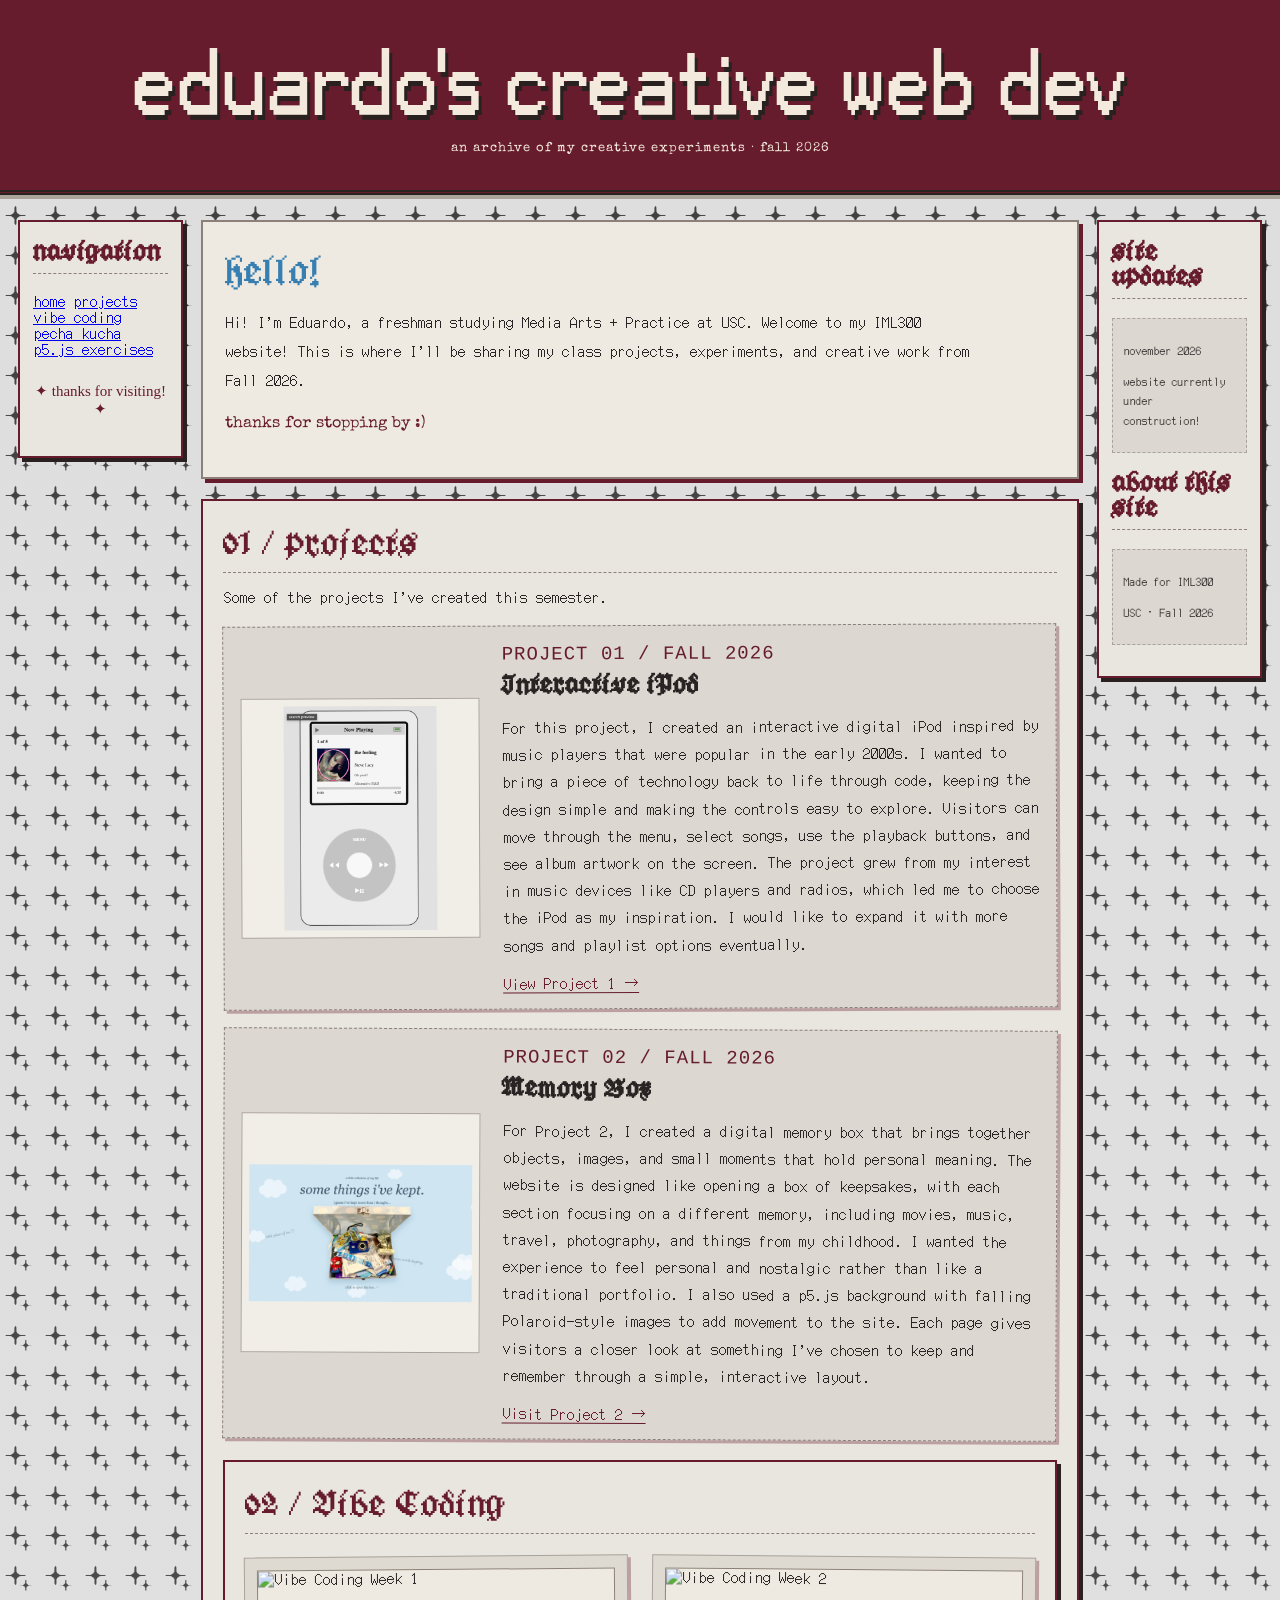
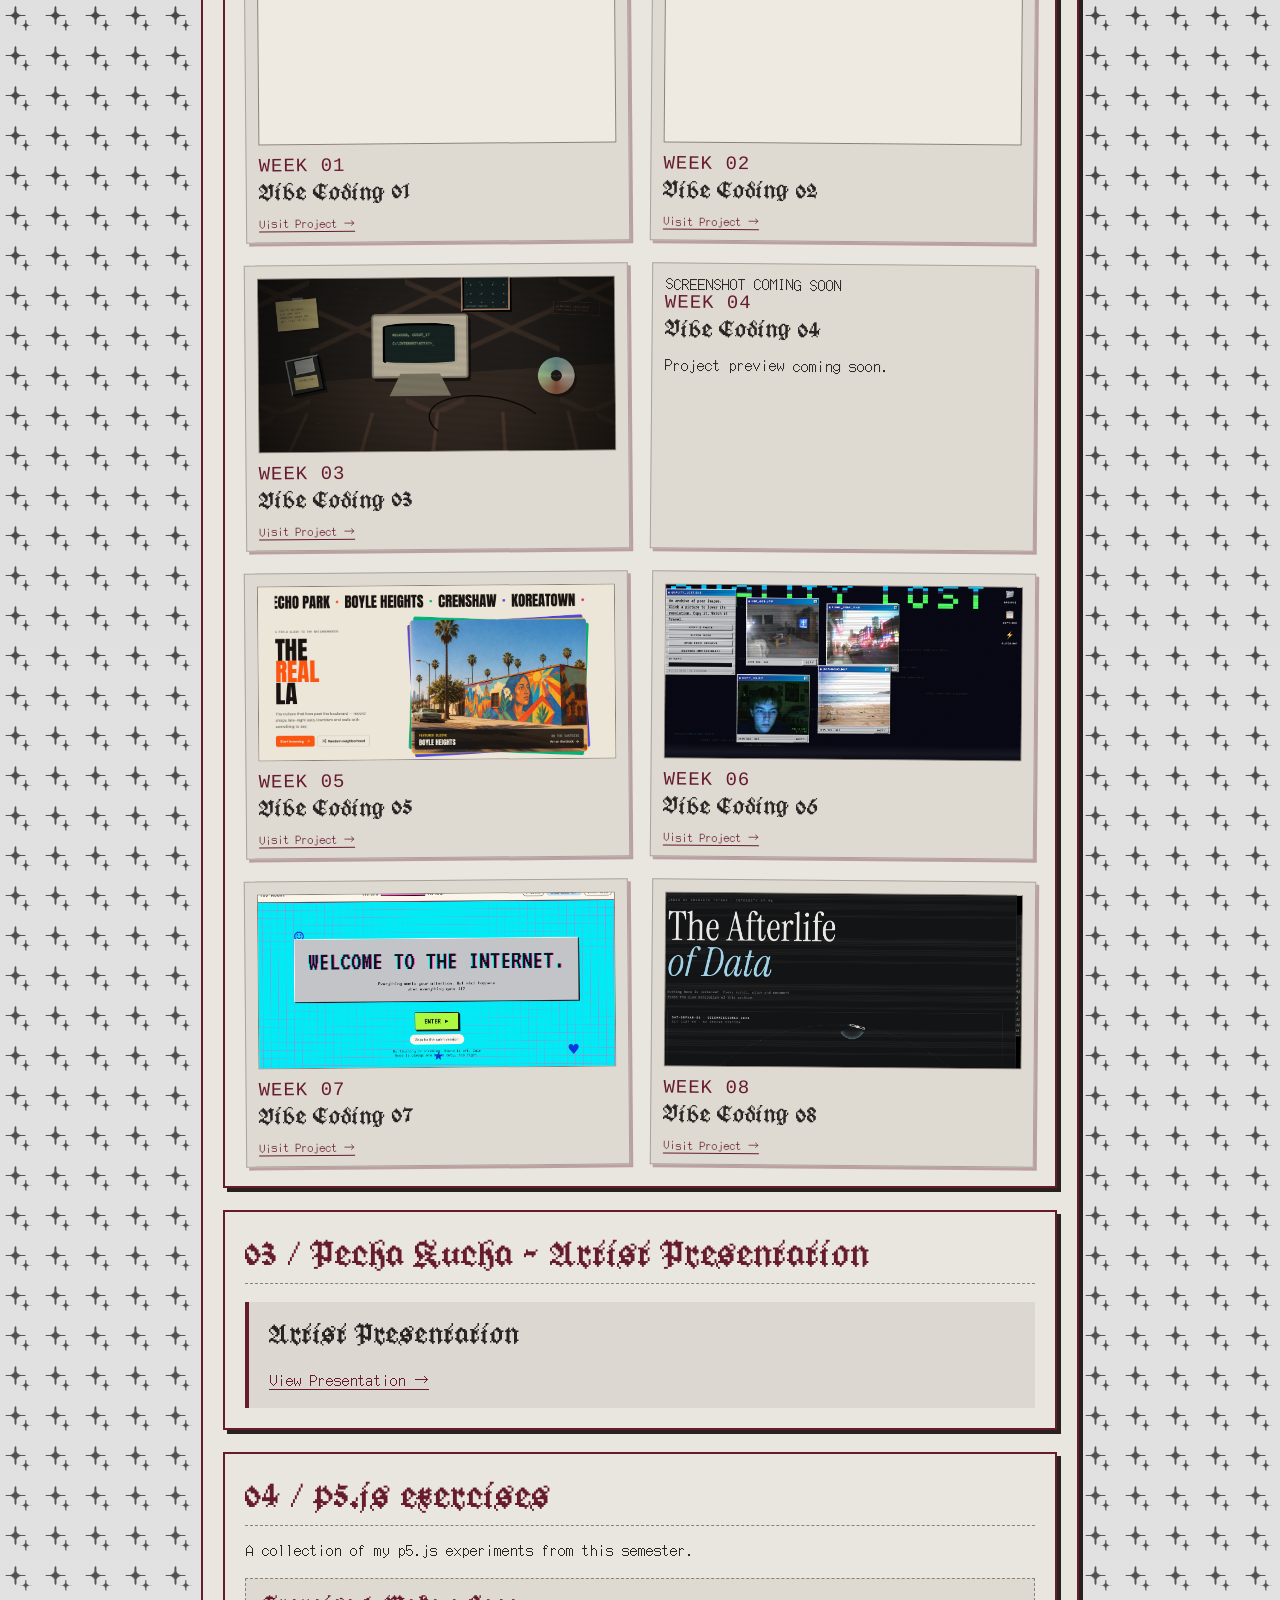
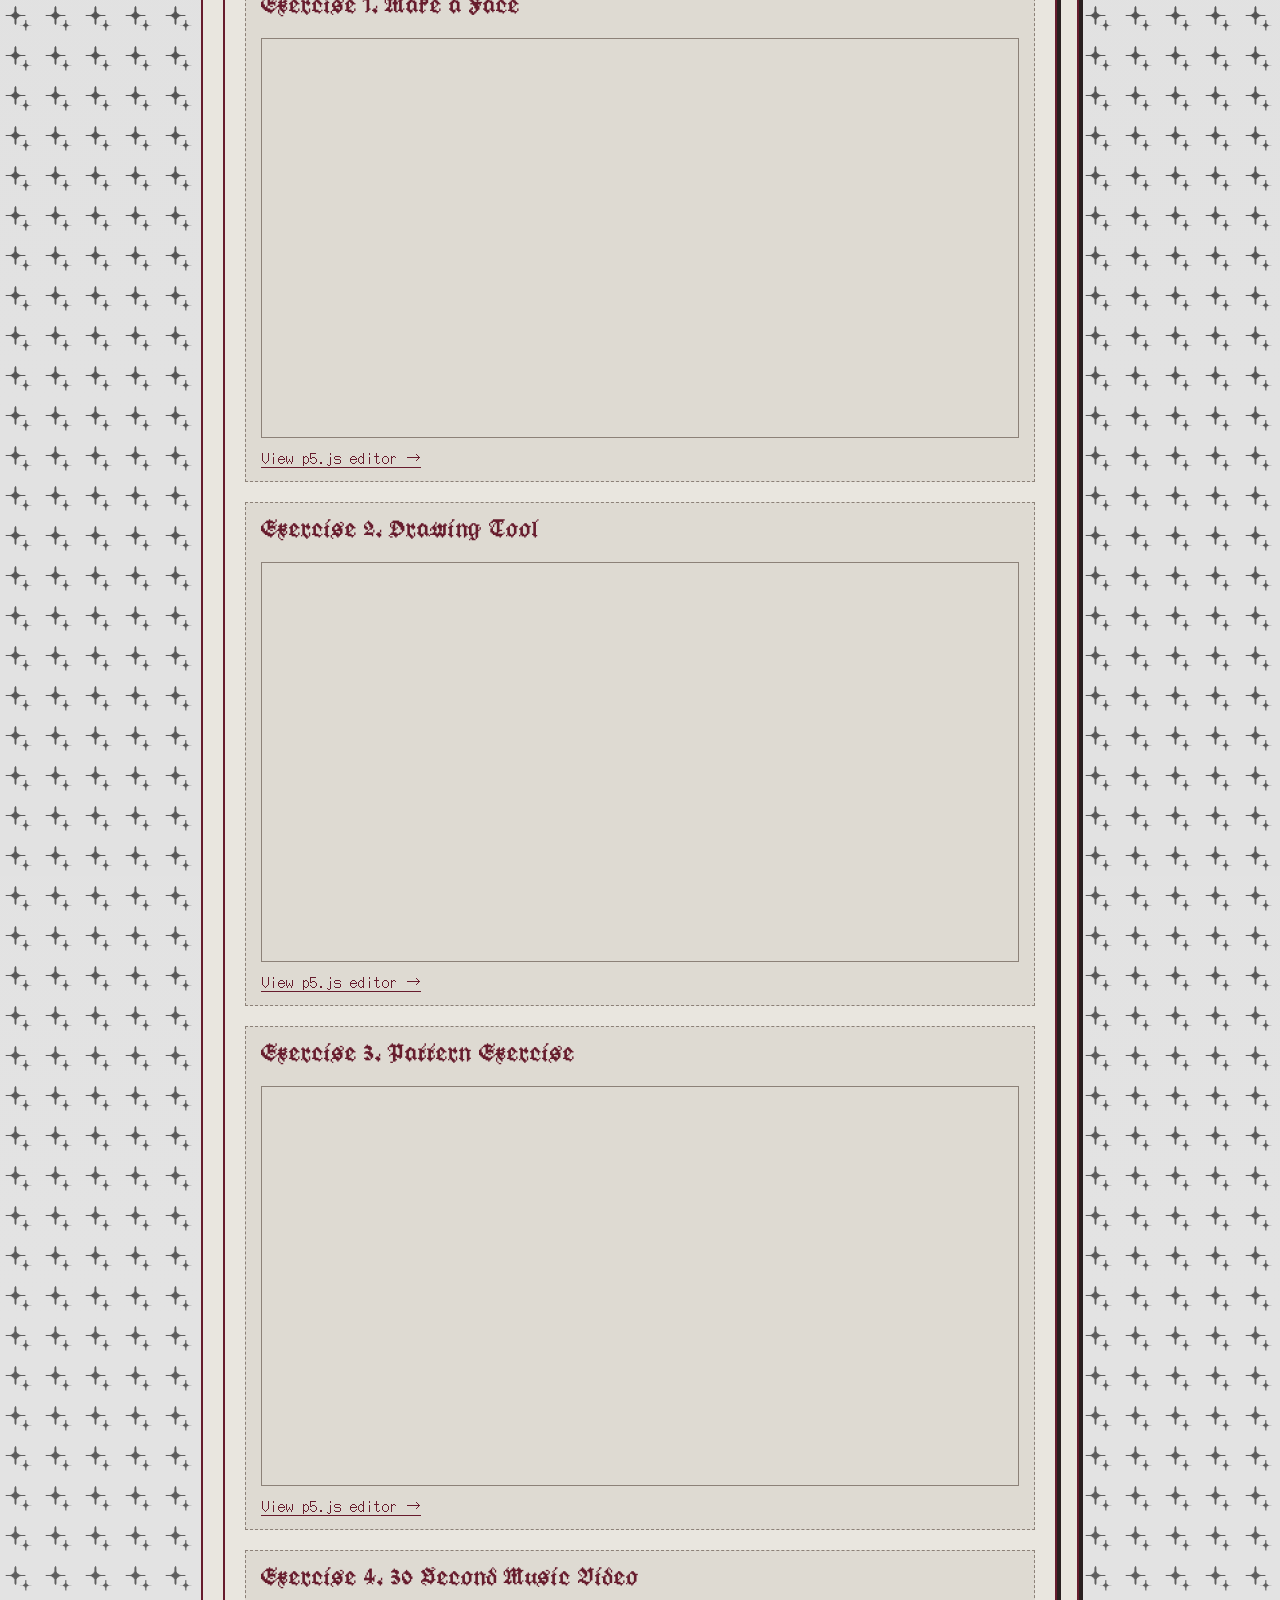
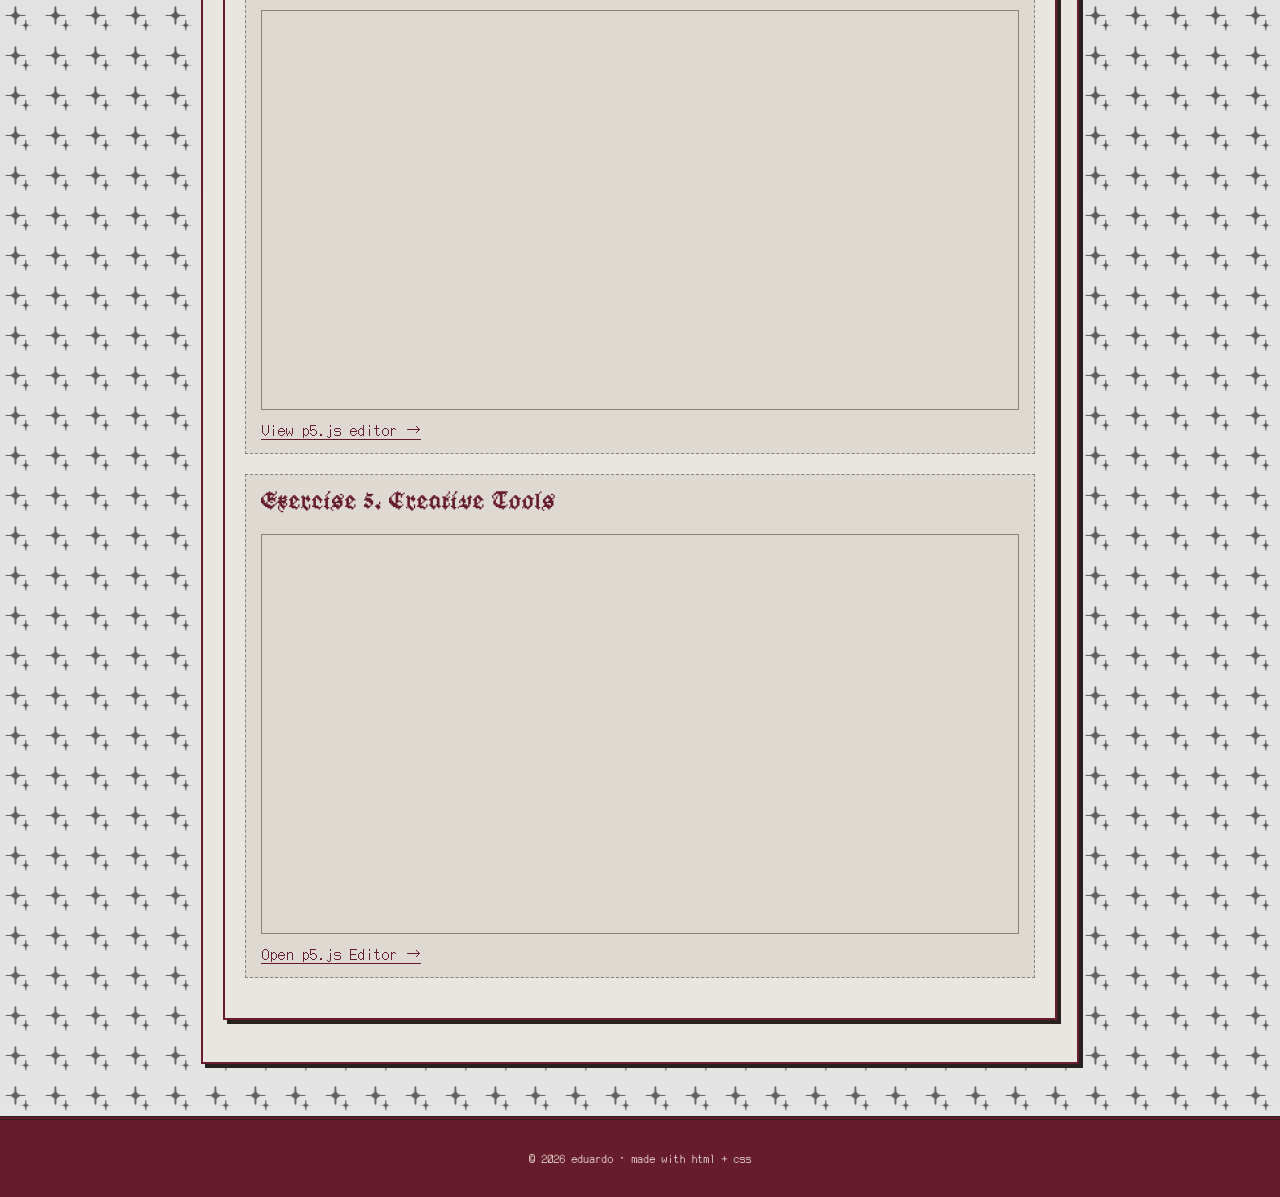
==== homepage/index.html @ 1cc8f06b "Add files via upload" ====
<!DOCTYPE html>
<html lang="en">

<head>
  <meta charset="UTF-8">
  <meta name="viewport" content="width=device-width, initial-scale=1.0">

  <title>Eduardo's Corner</title>

  <link rel="stylesheet" href="style.css">

  <link href="https://fonts.googleapis.com/css2?family=Space+Mono:wght@400;700&family=UnifrakturCook:wght@700&family=Special+Elite&display=swap" rel="stylesheet">
</head>

<body>

  <!-- HEADER -->

  <header>
    <h1>eduardo's creative web dev&nbsp;</h1>
    <p>an archive of my creative experiments · fall 2026</p>
  </header>


  <!-- MAIN WEBSITE LAYOUT -->

  <div class="container">


    <!-- LEFT NAVIGATION -->

    <nav class="sidebar">

      <h2>navigation</h2>

      <a href="index.html">home</a>
      <a href="#projects">projects</a>
      <a href="#vibe">vibe coding</a>
      <a href="#pecha">pecha kucha</a>
      <a href="#exercises">p5.js exercises</a>

      <div class="sidebar-note">
        <p>✦ thanks for visiting! ✦</p>
      </div>

    </nav>


    <!-- CENTER CONTENT -->

    <main>


      <!-- WELCOME -->

      <section class="welcome">

        <h2>hello!</h2>

        <p>
          Hi! I'm Eduardo, a freshman studying Media Arts +
          Practice at USC. Welcome to my IML300 website!
          This is where I'll be sharing my class projects,
          experiments, and creative work from Fall 2026.
        </p>

        <p class="small-note">
          thanks for stopping by :)
        </p>

      </section>



      <!-- PROJECTS -->

      <section id="projects" class="content-box">

        <h2>01 / projects</h2>

        <p>Some of the projects I've created this semester.</p>


        <!-- PROJECT 1 -->

<div class="project">

  <div class="project-image">
    <img src="images/ipod-project.png" alt="Interactive iPod project">
  </div>

  <div class="project-info">
    <span class="project-number">PROJECT 01 / FALL 2026</span>

    <h3>Interactive iPod</h3>

    <p>
      For this project, I created an interactive digital
      iPod inspired by music players that were popular
      in the early 2000s. I wanted to bring a piece of
      technology back to life through code, keeping the
      design simple and making the controls easy to
      explore. Visitors can move through the menu,
      select songs, use the playback buttons, and see
      album artwork on the screen. The project grew
      from my interest in music devices like CD players
      and radios, which led me to choose the iPod as my
      inspiration. I would like to expand it with more
      songs and playlist options eventually.
    </p>

    <a href="https://editor.p5js.org/egudino/full/fBFuXKpup"
       target="_blank">
      View Project 1 →
    </a>
  </div>

</div>


<!-- PROJECT 2 -->

<div class="project">

  <div class="project-image">
    <img src="images/memory-box.png" alt="Memory Box website project">
  </div>

  <div class="project-info">
    <span class="project-number">PROJECT 02 / FALL 2026</span>

    <h3>Memory Box</h3>

    <p>
      For Project 2, I created a digital memory box that
      brings together objects, images, and small moments
      that hold personal meaning. The website is designed
      like opening a box of keepsakes, with each section
      focusing on a different memory, including movies,
      music, travel, photography, and things from my
      childhood. I wanted the experience to feel personal
      and nostalgic rather than like a traditional
      portfolio. I also used a p5.js background with
      falling Polaroid-style images to add movement to
      the site. Each page gives visitors a closer look at
      something I've chosen to keep and remember
      through a simple, interactive layout.
    </p>

    <a href="https://eduardogudino86-dotcom.github.io/iml300/project-2/"
       target="_blank">
      Visit Project 2 →
    </a>
  </div>

</div>


      <!-- VIBE CODING -->

      <!-- VIBE CODING -->

<section class="content-box" id="vibe">

  <h2>02 / Vibe Coding</h2>

  <div class="vibe-gallery">

    <!-- VIBE 1 -->
    <div class="vibe-card">
      <img src="images/vibe1.png" alt="Vibe Coding Week 1">
      <span>WEEK 01</span>
      <h3>Vibe Coding 01</h3>
      <a href="https://claude.ai/public/artifacts/b7d331fa-cd6d-4b81-8ff9-b9ee7947e061" target="_blank">Visit Project →</a>
    </div>

    <!-- VIBE 2 -->
    <div class="vibe-card">
      <img src="images/vibe2.png" alt="Vibe Coding Week 2">
      <span>WEEK 02</span>
      <h3>Vibe Coding 02</h3>
      <a href="https://tangible-pixel-play.lovable.app/" target="_blank">Visit Project →</a>
    </div>

    <!-- VIBE 3 -->
    <div class="vibe-card">
      <img src="images/vibe-3.png" alt="Vibe Coding Week 3">
      <span>WEEK 03</span>
      <h3>Vibe Coding 03</h3>
      <a href="https://internet-attic-explorer.lovable.app/" target="_blank">Visit Project →</a>
    </div>

    <!-- VIBE 4 -->
    <div class="vibe-card">
      <div class="vibe-placeholder">SCREENSHOT COMING SOON</div>
      <span>WEEK 04</span>
      <h3>Vibe Coding 04</h3>
      <p>Project preview coming soon.</p>
    </div>

    <!-- VIBE 5 -->
    <div class="vibe-card">
      <img src="images/vibe-5.png" alt="Vibe Coding Week 5">
      <span>WEEK 05</span>
      <h3>Vibe Coding 05</h3>
      <a href="https://nobody-sees-me.lovable.app/" target="_blank">Visit Project →</a>
    </div>

    <!-- VIBE 6 -->
    <div class="vibe-card">
      <img src="images/vibe-6.png" alt="Vibe Coding Week 6">
      <span>WEEK 06</span>
      <h3>Vibe Coding 06</h3>
      <a href="https://la-vintage-vibes.lovable.app/" target="_blank">Visit Project →</a>
    </div>

    <!-- VIBE 7 -->
    <div class="vibe-card">
      <img src="images/vibe-7.png" alt="Vibe Coding Week 7">
      <span>WEEK 07</span>
      <h3>Vibe Coding 07</h3>
      <a href="https://pixel-perfect-canvas-4427.lovable.app/" target="_blank">Visit Project →</a>
    </div>

    <!-- VIBE 8 -->
    <div class="vibe-card">
      <img src="images/vibe-8.png" alt="Vibe Coding Week 8">
      <span>WEEK 08</span>
      <h3>Vibe Coding 08</h3>
      <a href="https://pixel-perfect-page-211.lovable.app/" target="_blank">Visit Project →</a>
    </div>

  </div>
</section>


      <!-- PECHA KUCHA -->

      <section class="content-box" id="pecha">
  <h2>03 / Pecha Kucha - Artist Presentation</h2>

  <div class="vibe-project">
    <h3>Artist Presentation</h3>
    <a href="https://canva.link/aeknv52ny9q8aj8" target="_blank">
      View Presentation →
    </a>
  </div>
</section>


      <!-- P5.JS EXERCISES -->

      <section id="exercises" class="content-box">

        <h2>04 / p5.js exercises</h2>

        <p>
          A collection of my p5.js experiments from this semester.
        </p>


        <!-- EXERCISE 1 -->

        <div class="exercise">

          <h3>Exercise 1: Make a Face</h3>

          <iframe
            src="https://editor.p5js.org/egudino/full/N12XoWRk-"
            width="100%"
            height="400"
            title="Exercise 1: Make a Face">
          </iframe>

          <a href="https://editor.p5js.org/egudino/sketches/N12XoWRk-"
             target="_blank">
            View p5.js editor →
          </a>

        </div>


        <!-- EXERCISE 2 -->

        <div class="exercise">

          <h3>Exercise 2: Drawing Tool</h3>

          <iframe
            src="https://editor.p5js.org/egudino/full/j21a81vtt"
            width="100%"
            height="400"
            title="Exercise 2: Drawing Tool">
          </iframe>

          <a href="https://editor.p5js.org/egudino/sketches/j21a81vtt"
             target="_blank">
            View p5.js editor →
          </a>

        </div>


        <!-- EXERCISE 3 -->

        <div class="exercise">

          <h3>Exercise 3: Pattern Exercise</h3>

          <iframe
            src="https://editor.p5js.org/egudino/full/_w0EmwyIt"
            width="100%"
            height="400"
            title="Exercise 3: Pattern Exercise">
          </iframe>

          <a href="https://editor.p5js.org/egudino/sketches/_w0EmwyIt"
             target="_blank">
            View p5.js editor →
          </a>

        </div>


        <!-- EXERCISE 4 -->

        <div class="exercise">

          <h3>Exercise 4: 30 Second Music Video</h3>

          <iframe
            src="https://editor.p5js.org/egudino/full/AoKR_cC4i"
            width="100%"
            height="400"
            title="Exercise 4: 30 Second Music Video">
          </iframe>

          <a href="https://editor.p5js.org/egudino/sketches/AoKR_cC4i"
             target="_blank">
            View p5.js editor →
          </a>

        </div>


       <div class="exercise">
  <h3>Exercise 5: Creative Tools</h3>

  <iframe
    src="https://editor.p5js.org/egudino/full/LqZFZDJPU"
    width="100%"
    height="400"
    title="Exercise 5: Creative Tools">
  </iframe>

  <a href="https://editor.p5js.org/egudino/sketches/LqZFZDJPU" target="_blank">
    Open p5.js Editor →
  </a>
</div>


      </section>


    </main>



    <!-- RIGHT SIDEBAR -->

    <aside class="right-sidebar">

      <h2>site updates</h2>

      <div class="update">
        <p>november 2026</p>
        <p>website currently under construction!</p>
      </div>


      <h2>about this site</h2>

      <div class="update">
        <p>Made for IML300</p>
        <p>USC · Fall 2026</p>
      </div>

    </aside>


  </div>



  <!-- FOOTER -->

  <footer>
    <p>© 2026 eduardo · made with html + css</p>
  </footer>


</body>
</html>
---- homepage/style.css ----
/* FONTS */

@font-face {
  font-family: 'Gothic Pixels';
  src: url('./fonts/GothicPixels.ttf') format('truetype');
  font-weight: normal;
  font-style: normal;
}

@font-face {
  font-family: 'Karma Suture';
  src: url('./fonts/Karma%20Suture.otf') format('opentype');
  font-weight: normal;
  font-style: normal;
}

@font-face {
  font-family: 'PC-9800';
  src: url('./fonts/pc-9800.ttf') format('truetype');
  font-weight: normal;
  font-style: normal;
}

/* GENERAL PAGE */

* {
  box-sizing: border-box;
}

body {
  margin: 0;
  color: #292323;
  font-family: 'PC-9800', serif;
  font-size: 16px;

  background-color: lightgray;
  background-image:
    linear-gradient(rgba(255, 255, 255, 0.25), rgba(255, 255, 255, 0.40)),
    url('./images/sparkle-tile.png');
  background-repeat: no-repeat, repeat;
  background-size: 100% 100%, 40px 40px;
}

/* HEADER */

header {
  position: relative;
  text-align: center;
  padding: 30px 15px 22px;
  color: #f3e9dc;
  background-color: #671c2d;
  border-bottom: 5px double #292020;
  box-shadow: 0 4px 0 #aaa39b;
}

.header-top {
  font-family: 'VT323', monospace;
  font-size: 19px;
  letter-spacing: 3px;
  color: #d7bfc1;
}

header h1 {
  font-family: 'Karma Suture', serif;
  font-size: clamp(38px, 7vw, 76px);
  font-weight: normal;
  margin: 8px 0;
  text-shadow: 3px 5px #292020;
}

header p {
  font-family: 'Special Elite', cursive;
  font-size: 13px;
  letter-spacing: 1px;
}

.header-bottom {
  font-family: 'VT323', monospace;
  font-size: 20px;
  margin-top: 18px;
  color: #e6cbd0;
}


/* MAIN LAYOUT */

.container {
  display: grid;
  grid-template-columns: 165px minmax(0, 1fr) 165px;
  gap: 18px;
  max-width: 1400px;
  margin: 25px auto;
  padding: 0 18px;
}

main {
  min-width: 0;
}


/* SIDEBARS */

.sidebar,
.right-sidebar {
  height: fit-content;
  padding: 13px;
  background-color: #e9e6df;
  border: 2px solid #671c2d;
  box-shadow: 4px 4px 0 #292020;
}

.sidebar {
  position: sticky;
  tox: 15px;
}

.sidebar h2,
.right-sidebar h2 {
  font-family: 'Gothic Pixels', monospace;
  font-size: 23px;
  color: #671c2d;
  margin-top: 5px;
  padding-bottom: 8px;
  border-bottom: 1px dashed #8c8178;
}

.nav-links a {
  display: block;
  padding: 15px 4px;
  color: #292323;
  text-decoration: none;
  border-bottom: 1px dotted #aaa39b;
  transition: 0.2s;
}
.nav-links a:hover {
  color: #671c2d;
  padding-left: 11px;
  background-color: #d9d1c9;
}

.sidebar-note {
  margin: 25px 0;
  text-align: center;
  font-family: 'IM Fell English', serif;
  color: #671c2d;
  font-size: 15px;
}

.sidebar-extra {
  padding: 10px;
  background-color: #d9d7d2;
  border: 1px dashed #8c8178;
  font-size: 11px;
  line-height: 1.5;
}

.sidebar-extra span {
  font-family: 'VT323', monospace;
  font-size: 17px;
  color: #671c2d;
}


/* WELCOME SECTION */

.welcome {
  position: relative;
  padding: 22px;
  margin-bottom: 20px;
  background-color: #eeeae1;
  border: 2px solid #8c8178;
  box-shadow: 4px 4px 0 #671c2d;
}

.welcome h2 {
  font-family: 'Gothic Pixels', monospace;
  font-size: 34px;
  font-weight: normal;
  color: #377fb1;
  margin: 10px 0;
}

.welcome p {
  line-height: 1.8;
  max-width: 750px;
}

.section-label {
  font-family: 'VT323', monospace;
  font-size: 19px;
  color: #671c2d;
  letter-spacing: 1px;
}

.small-note {
  font-family: 'Special Elite', cursive;
  color: #671c2d;
}

.welcome-stamp {
  position: absolute;
  right: 20px;
  bottom: 18px;
  padding: 7px;
  border: 1px dashed #671c2d;
  color: #671c2d;
  font-family: 'VT323', monospace;
  font-size: 17px;
  transform: rotate(5deg);
}


/* MAIN CONTENT SECTIONS */

.content-box {
  padding: 20px;
  margin-bottom: 22px;
  background-color: #e9e6df;
  border: 2px solid #671c2d;
  box-shadow: 4px 4px 0 #292020;
}

.content-box h2 {
  font-family: 'Gothic Pixels', monospace;
  font-size: 31px;
  font-weight: normal;
  color: #671c2d;
  margin: 7px 0 15px;
  padding-bottom: 10px;
  border-bottom: 1px dashed #8c8178;
}

.content-box h2 span {
  font-family: 'VT323', monospace;
  font-size: 23px;
}

.intro-text {
  line-height: 1.6;
  margin-bottom: 18px;
}


/* PROJECT CARDS */

.project {
  display: flex;
  align-items: center;
  gap: 22px;
  padding: 17px;
  margin: 20px 0;
  background-color: #dcd8d1;
  border: 1px dashed #8c8178;
  box-shadow: 3px 3px 0 rgba(103, 28, 45, 0.35);
}

.project:nth-of-type(odd) {
  transform: rotate(-0.25deg);
}

.project:nth-of-type(even) {
  transform: rotate(0.25deg);
}

.project-image {
  width: 30%;
  height: 240px;
  flex-shrink: 0;
  padding: 7px;
  background-color: #f1eee7;
  border: 1px solid #aaa39b;
  display: flex;
  align-items: center;
  justify-content: center;
}

.project-image img {
  width: 100%;
  height: 100%;
  object-fit: contain;
}

.project-info {
  flex: 1;
  min-width: 0;
}

.project-number {
  font-family: 'VT323', monospace;
  font-size: 19px;
  letter-spacing: 1px;
  color: #671c2d;
}

.project-info h3 {
  font-family: 'Gothic Pixels', monospace;
  font-size: 23px;
  color: #292323;
  margin: 8px 0;
}

.project-info p {
  line-height: 1.7;
}

.project-info a,
.vibe-card a,
.vibe-project a,
.exercise a {
  color: #671c2d;
  text-decoration: underline;
  text-underline-offset: 3px;
}

.project-info a:hover,
.vibe-card a:hover,
.vibe-project a:hover,
.exercise a:hover {
  color: #a34a5e;
}


/* VIBE CODING GALLERY */

.vibe-gallery {
  display: grid;
  grid-template-columns: repeat(2, minmax(0, 1fr));
  gap: 22px;
  margin-top: 22px;
}

.vibe-card {
  min-width: 0;
  padding: 12px;
  background-color: #dedad2;
  border: 1px solid #aaa39b;
  box-shadow: 3px 3px 0 rgba(103, 28, 45, 0.35);
}

.vibe-card:nth-child(even) {
  transform: rotate(0.5deg);
}

.vibe-card:nth-child(odd) {
  transform: rotate(-0.5deg);
}

.vibe-card img {
  display: block;
  width: 100%;
  height: 175px;
  object-fit: cover;
  border: 1px solid #8c8178;
  background-color: #eeeae1;
  margin-bottom: 10px;
}

.vibe-card span {
  font-family: 'VT323', monospace;
  font-size: 19px;
  color: #671c2d;
  letter-spacing: 1px;
}

.vibe-card h3 {
  font-family: 'Gothic Pixels', monospace;
  font-size: 20px;
  font-weight: normal;
  margin: 5px 0 10px;
}

.vibe-card a {
  font-size: 12px;
}


/* PECHA KUCHA */

.vibe-project {
  margin-top: 18px;
  padding: 20px;
  background-color: #dcd8d1;
  border-left: 4px solid #671c2d;
}

.vibe-project h3 {
  font-family: 'Gothic Pixels', monospace;
  font-size: 24px;
  font-weight: normal;
  margin-top: 0;
}


/* P5 EXERCISES */

.exercise {
  margin: 20px 0;
  padding: 15px;
  background-color: #dedad2;
  border: 1px dashed #8c8178;
}

.exercise h3 {
  font-family: 'Gothic Pixels', monospace;
  font-size: 21px;
  font-weight: normal;
  color: #671c2d;
  margin-top: 0;
}

.exercise iframe {
  display: block;
  width: 100%;
  max-width: 100%;
  border: 1px solid #8c8178;
  margin: 12px 0;
}


/* RIGHT SIDEBAR */

.update {
  padding: 10px;
  margin-bottom: 18px;
  background-color: #dcd8d1;
  border: 1px dashed #aaa39b;
  font-size: 12px;
  line-height: 1.6;
}

.update span {
  font-family: 'VT323', monospace;
  font-size: 20px;
  color: #671c2d;
}

.mini-note {
  text-align: center;
  font-family: 'Special Elite', cursive;
  color: #671c2d;
  font-size: 12px;
  margin-top: 25px;
}


/* FOOTER */

footer {
  text-align: center;
  padding: 20px;
  margin-top: 30px;
  background-color: #671c2d;
  color: #f3e9dc;
  border-top: 4px double #292020;
  font-size: 12px;
}

footer span {
  font-family: 'VT323', monospace;
  font-size: 18px;
  color: #e6cbd0;
}


/* RESPONSIVE LAYOUT */

@media (max-width: 850px) {

  .container {
    grid-template-columns: 1fr;
  }

  .sidebar {
    position: static;
  }

  .nav-links {
    display: flex;
    flex-wrap: wrap;
    gap: 5px 15px;
  }

  .nav-links a {
    border-bottom: none;
  }

  .right-sidebar {
    display: grid;
    grid-template-columns: 1fr 1fr;
    gap: 10px;
  }

  .right-sidebar h2 {
    grid-column: span 1;
  }

}

@media (max-width: 600px) {

  .project {
    flex-direction: column;
  }

  .project-image {
    width: 100%;
  }

  .vibe-gallery {
    grid-template-columns: 1fr;
  }

  .welcome-stamp {
    position: static;
    display: inline-block;
    margin-top: 10px;
  }

  header h1 {
    font-size: 40px;
  }

  .right-sidebar {
    display: block;
  }

}
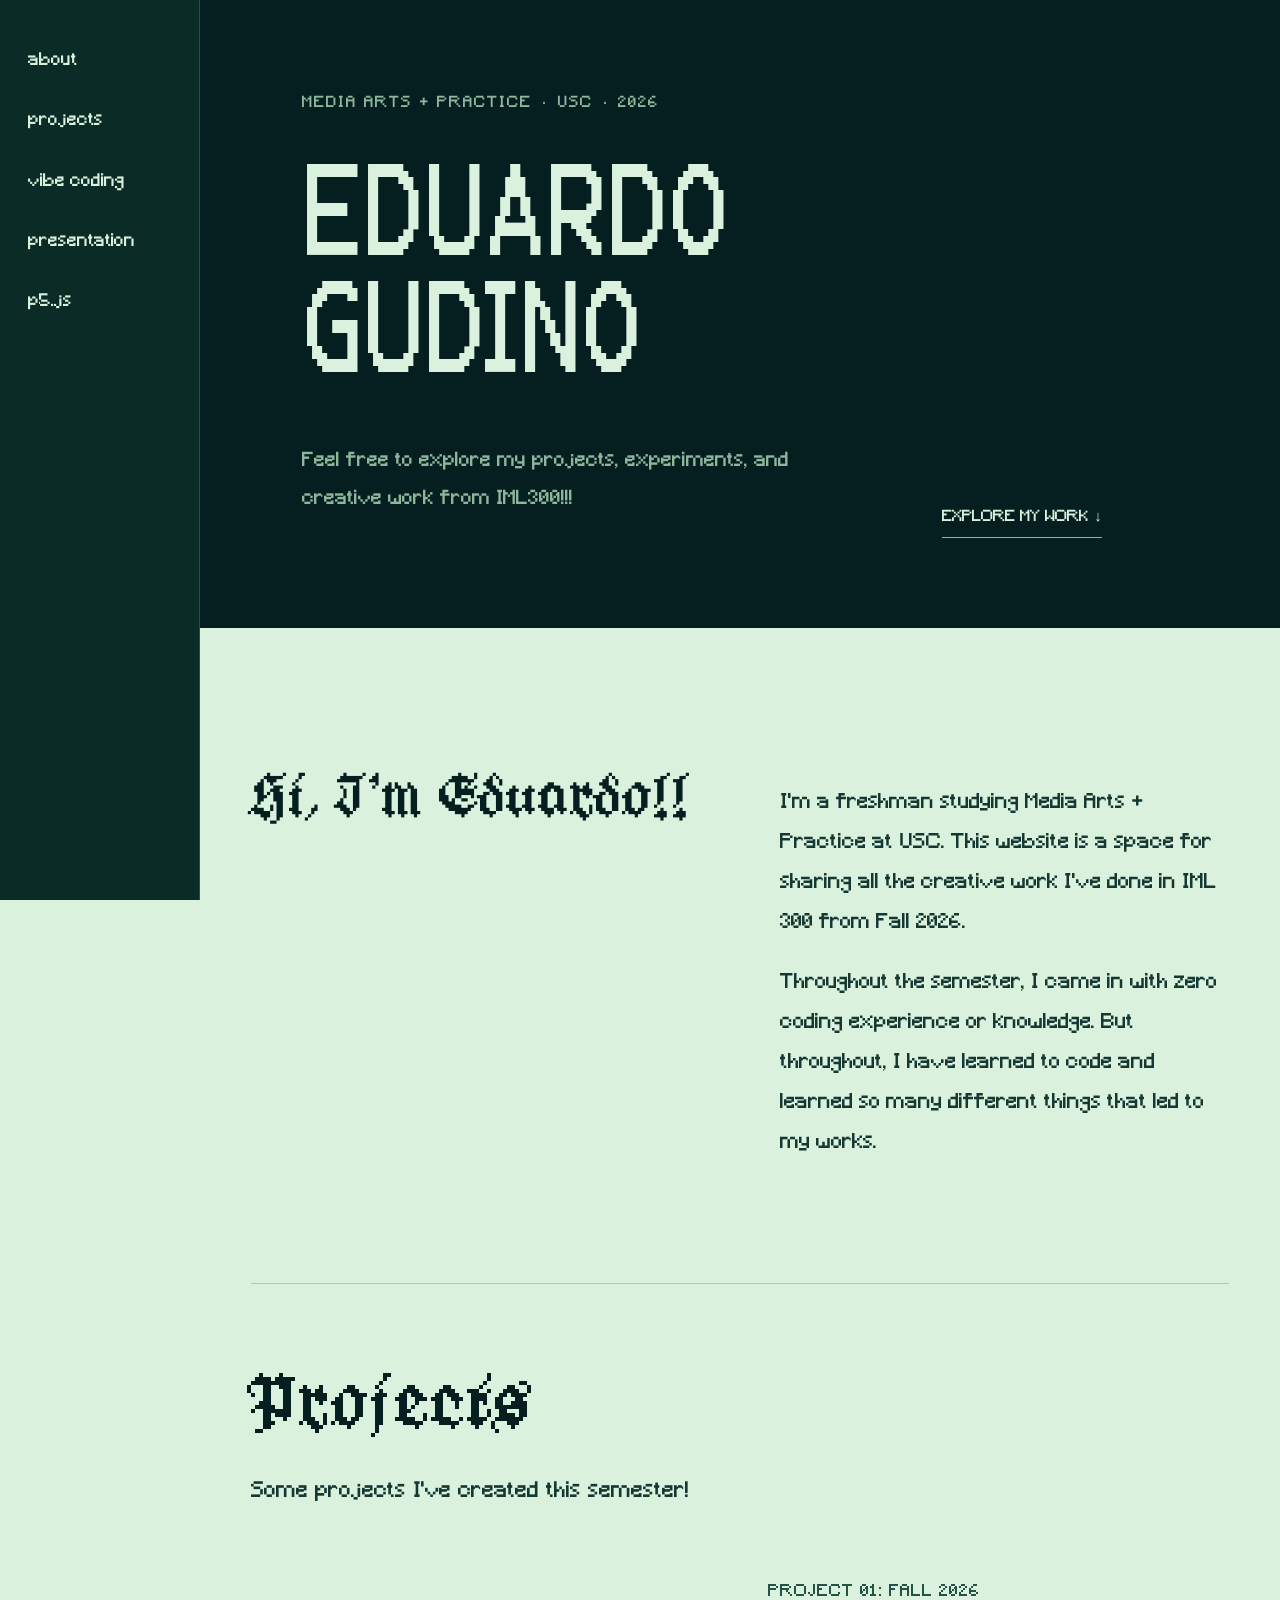
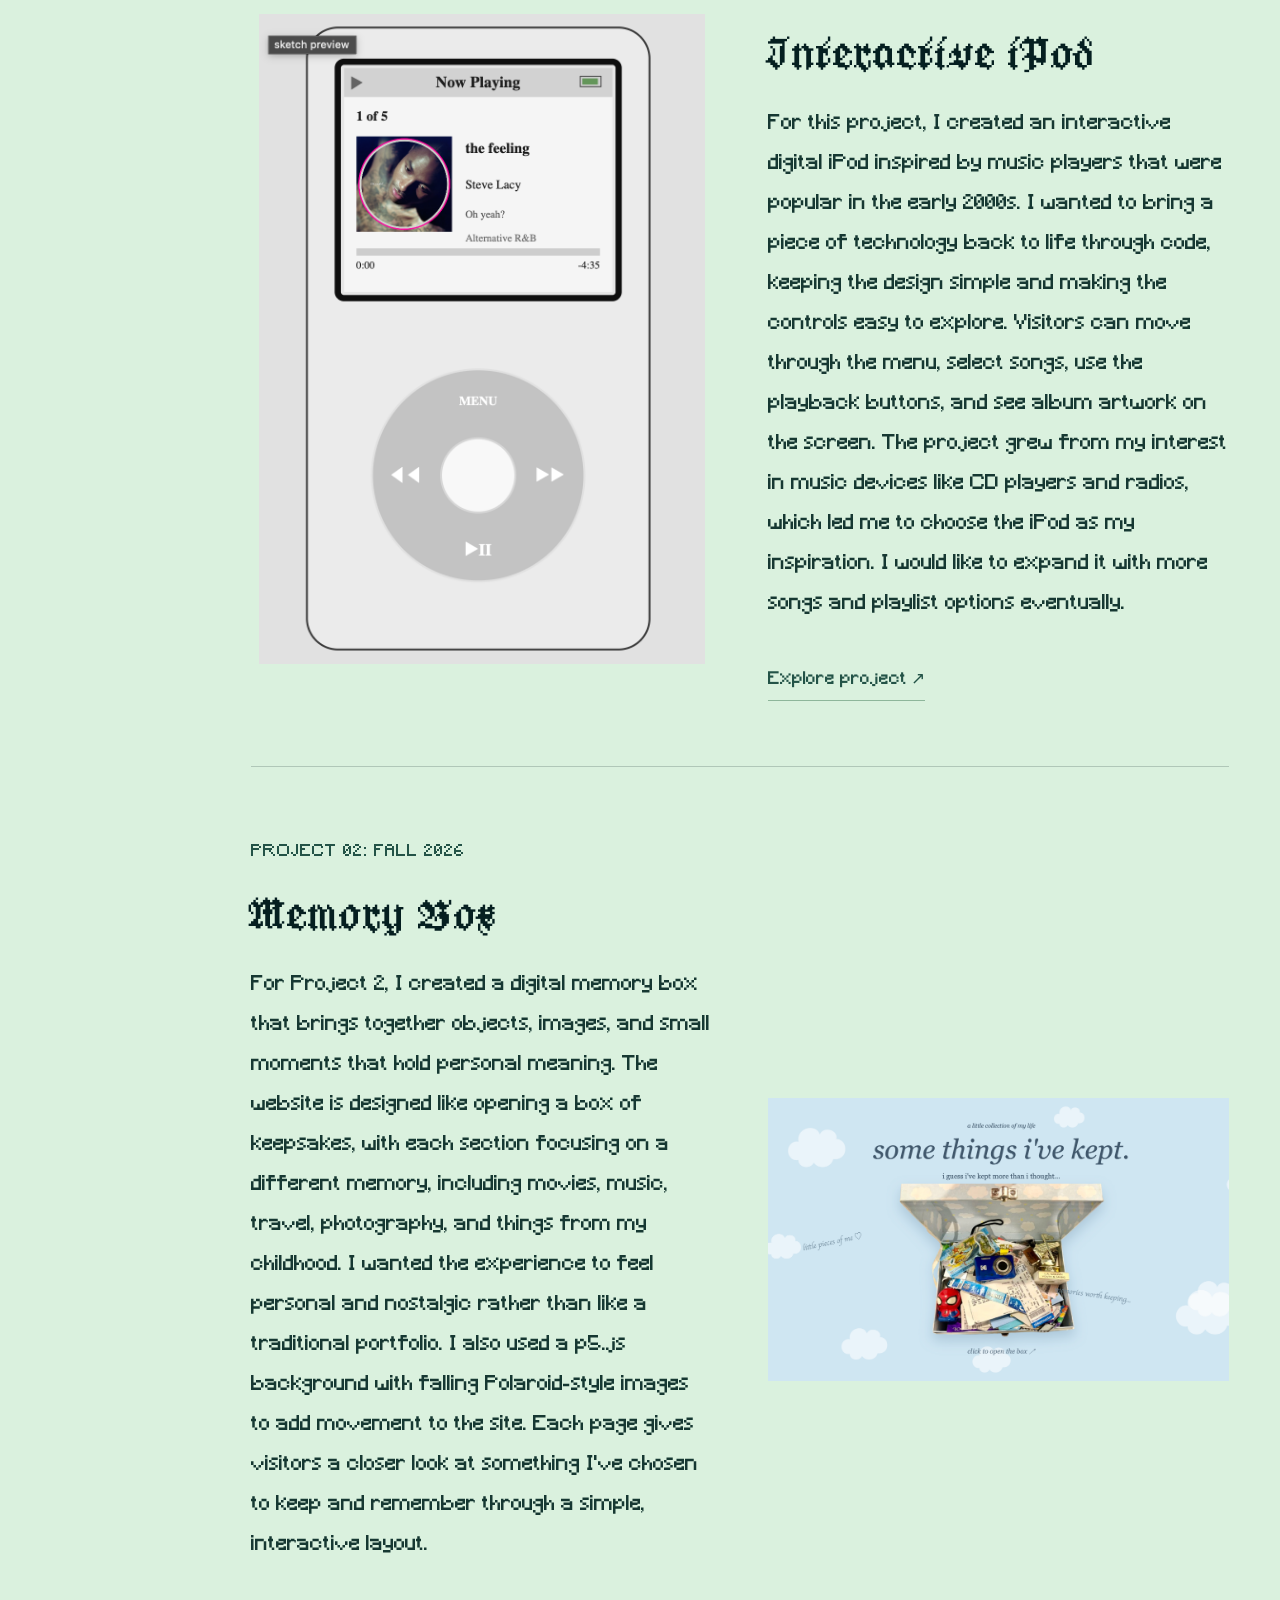
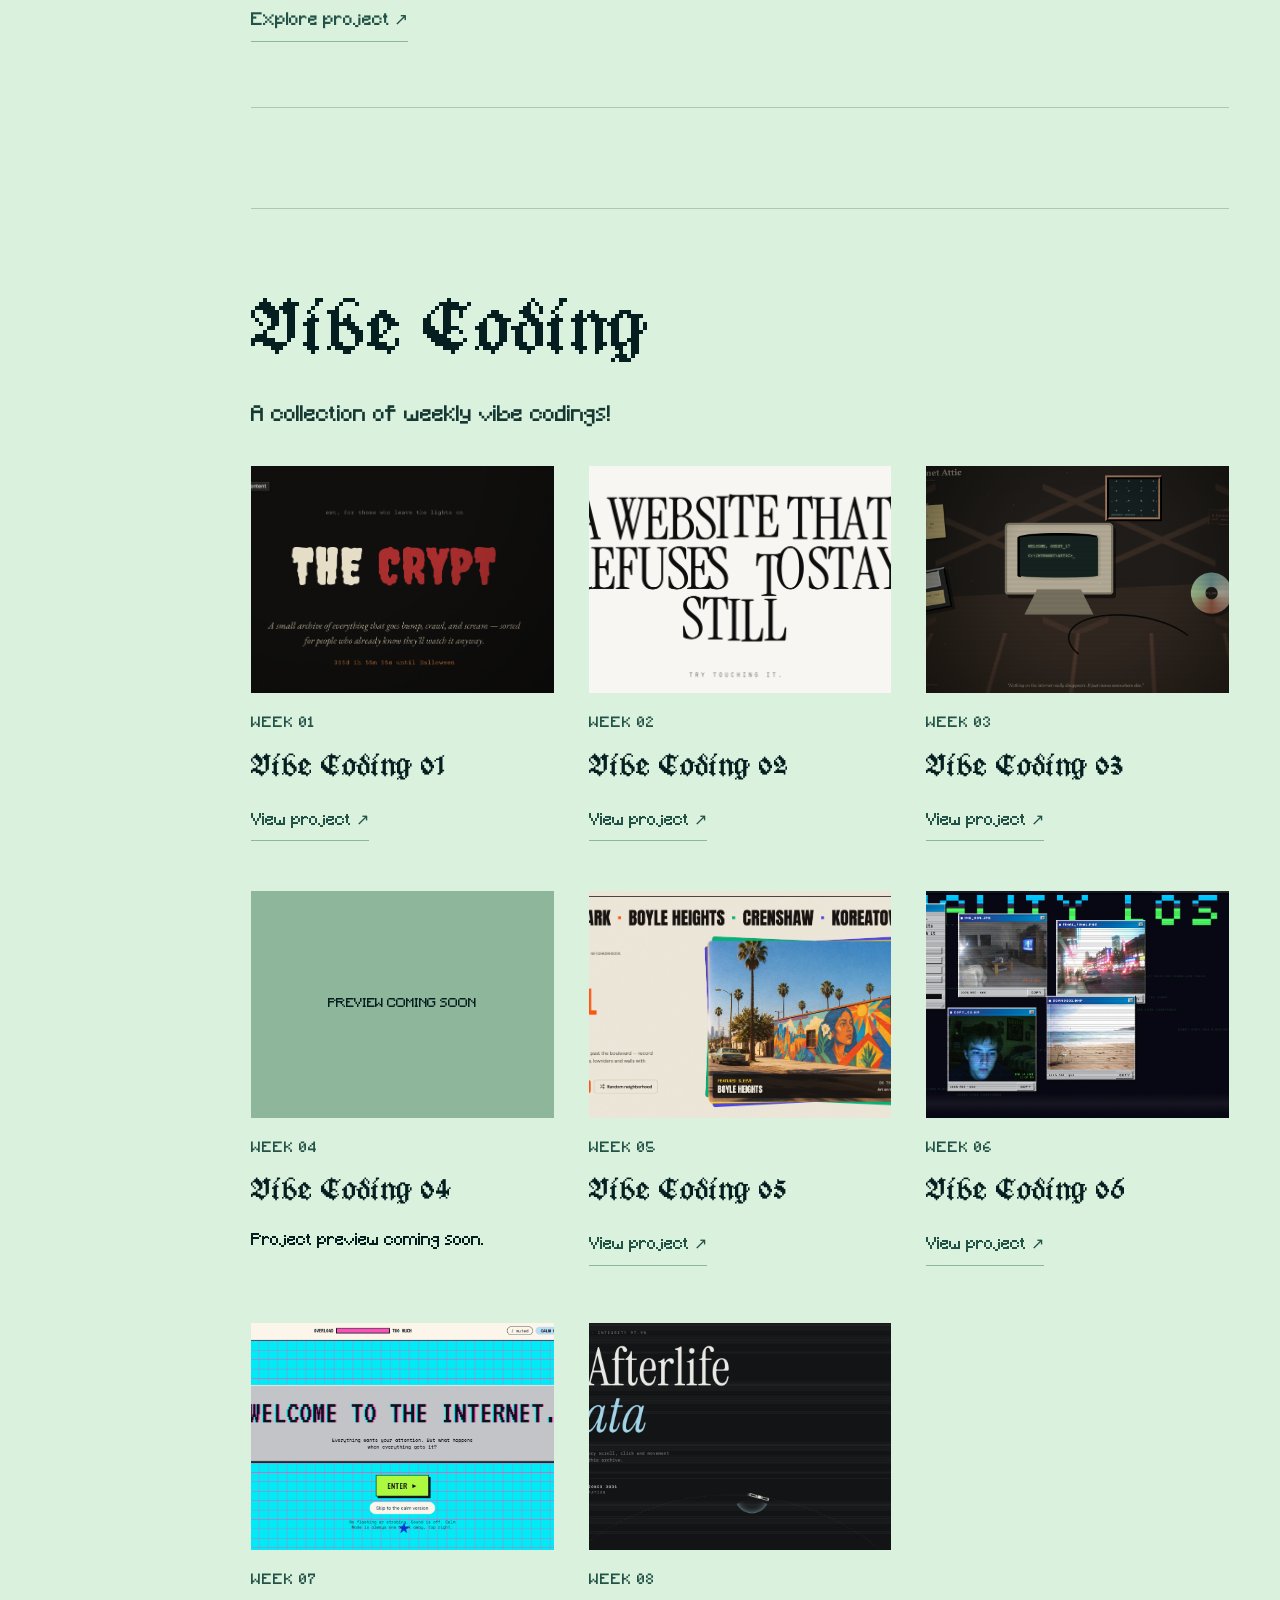
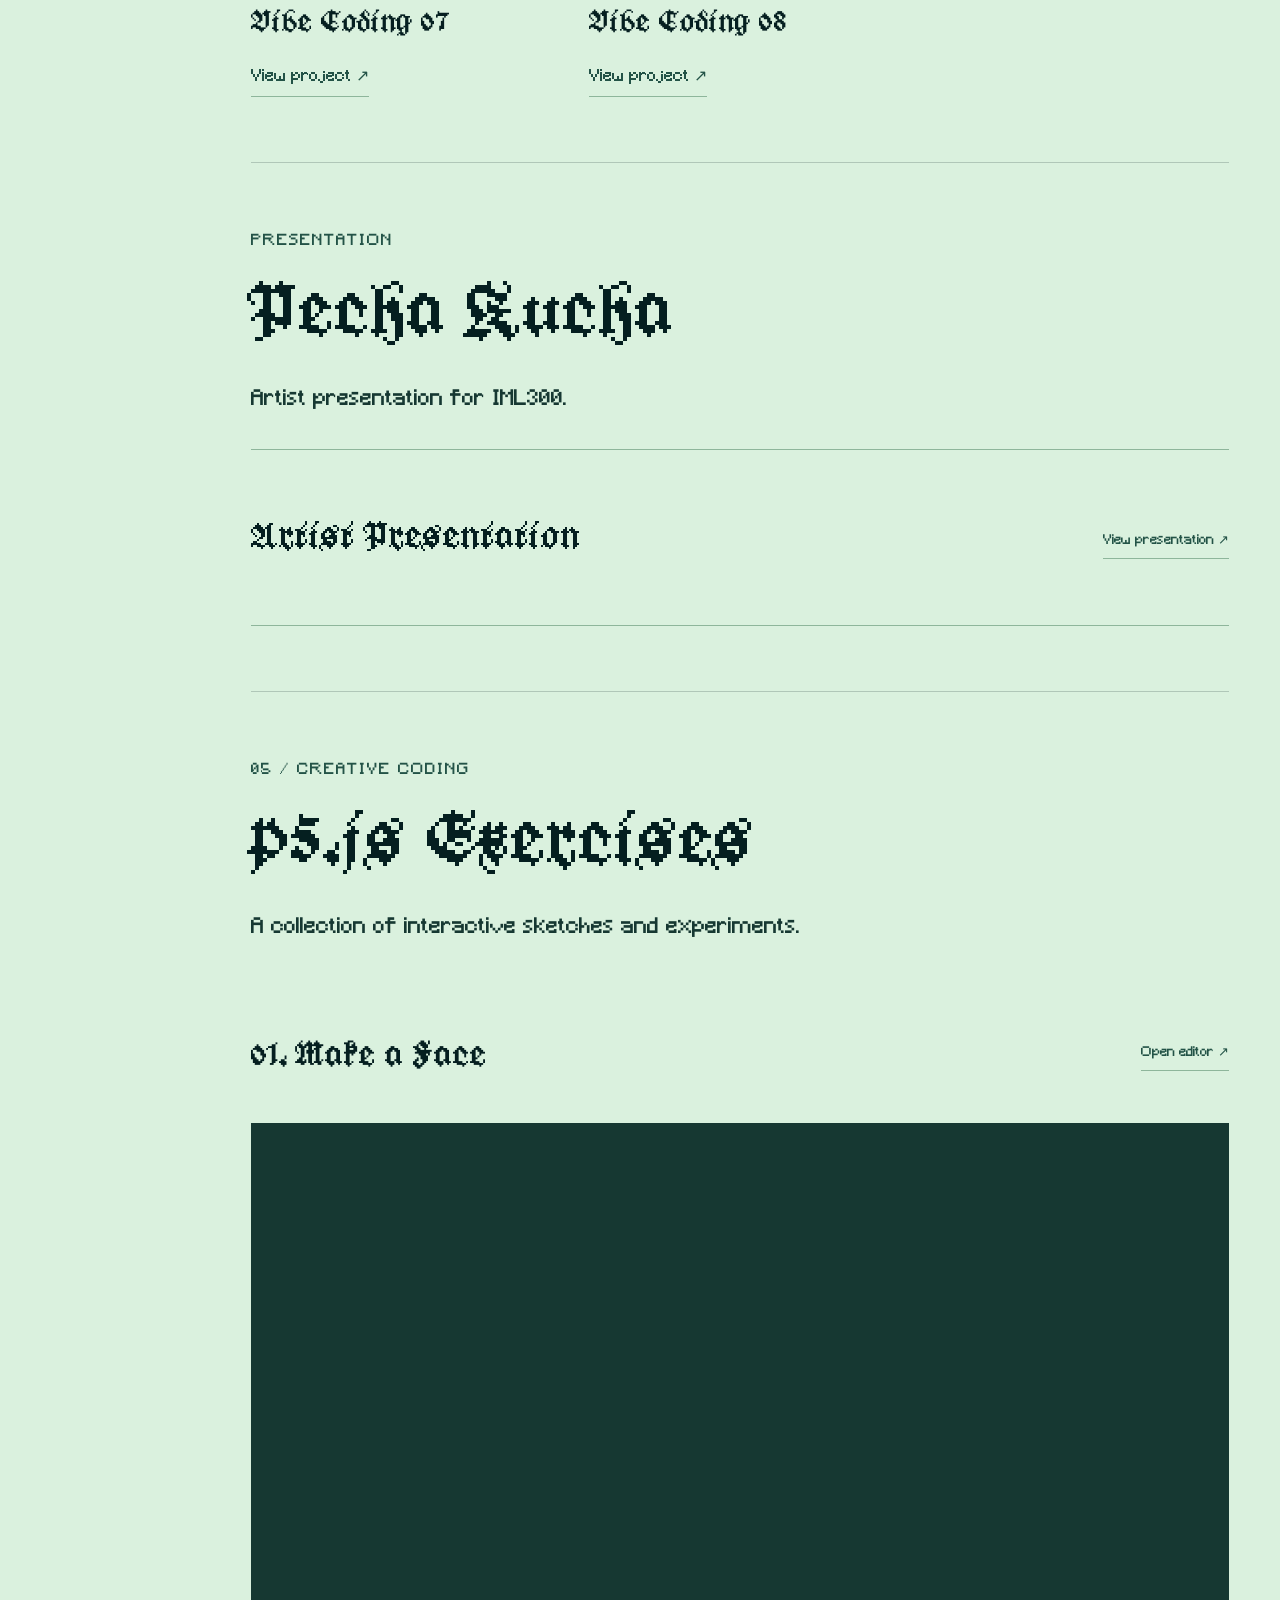
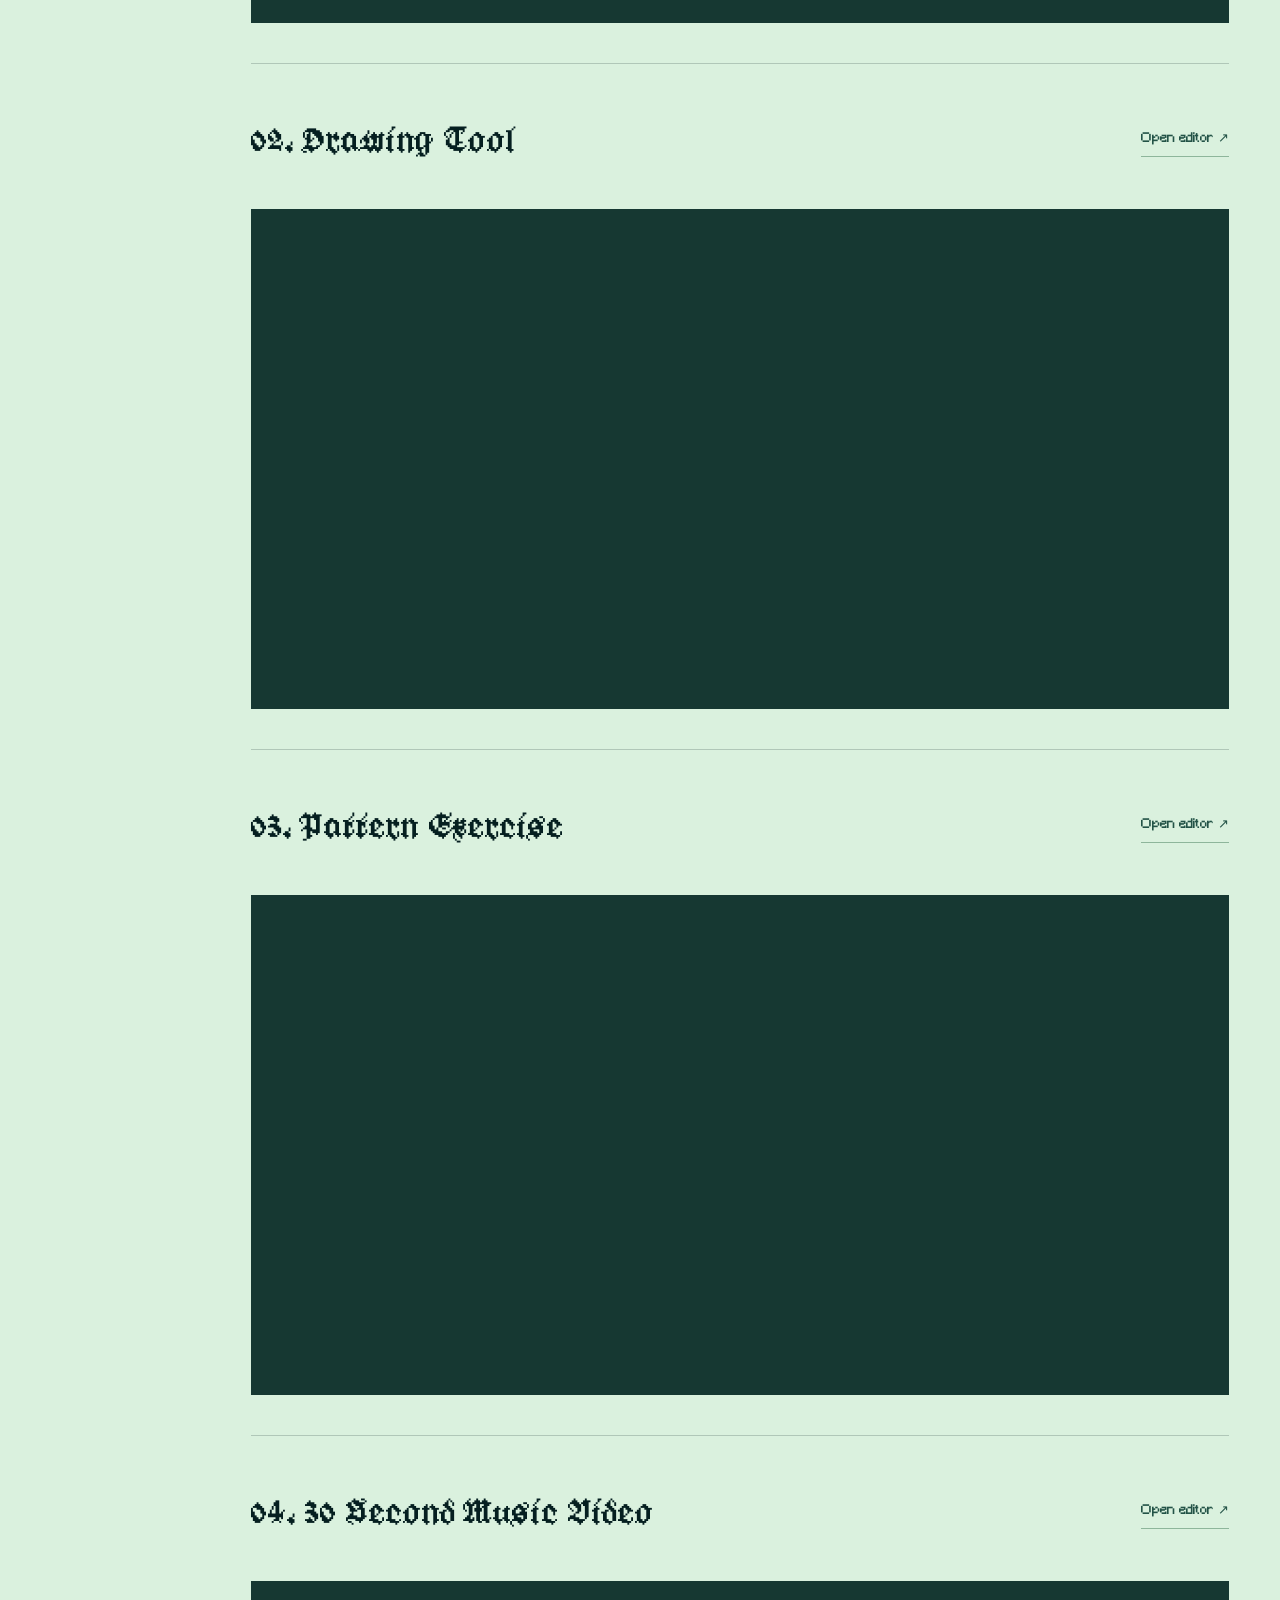
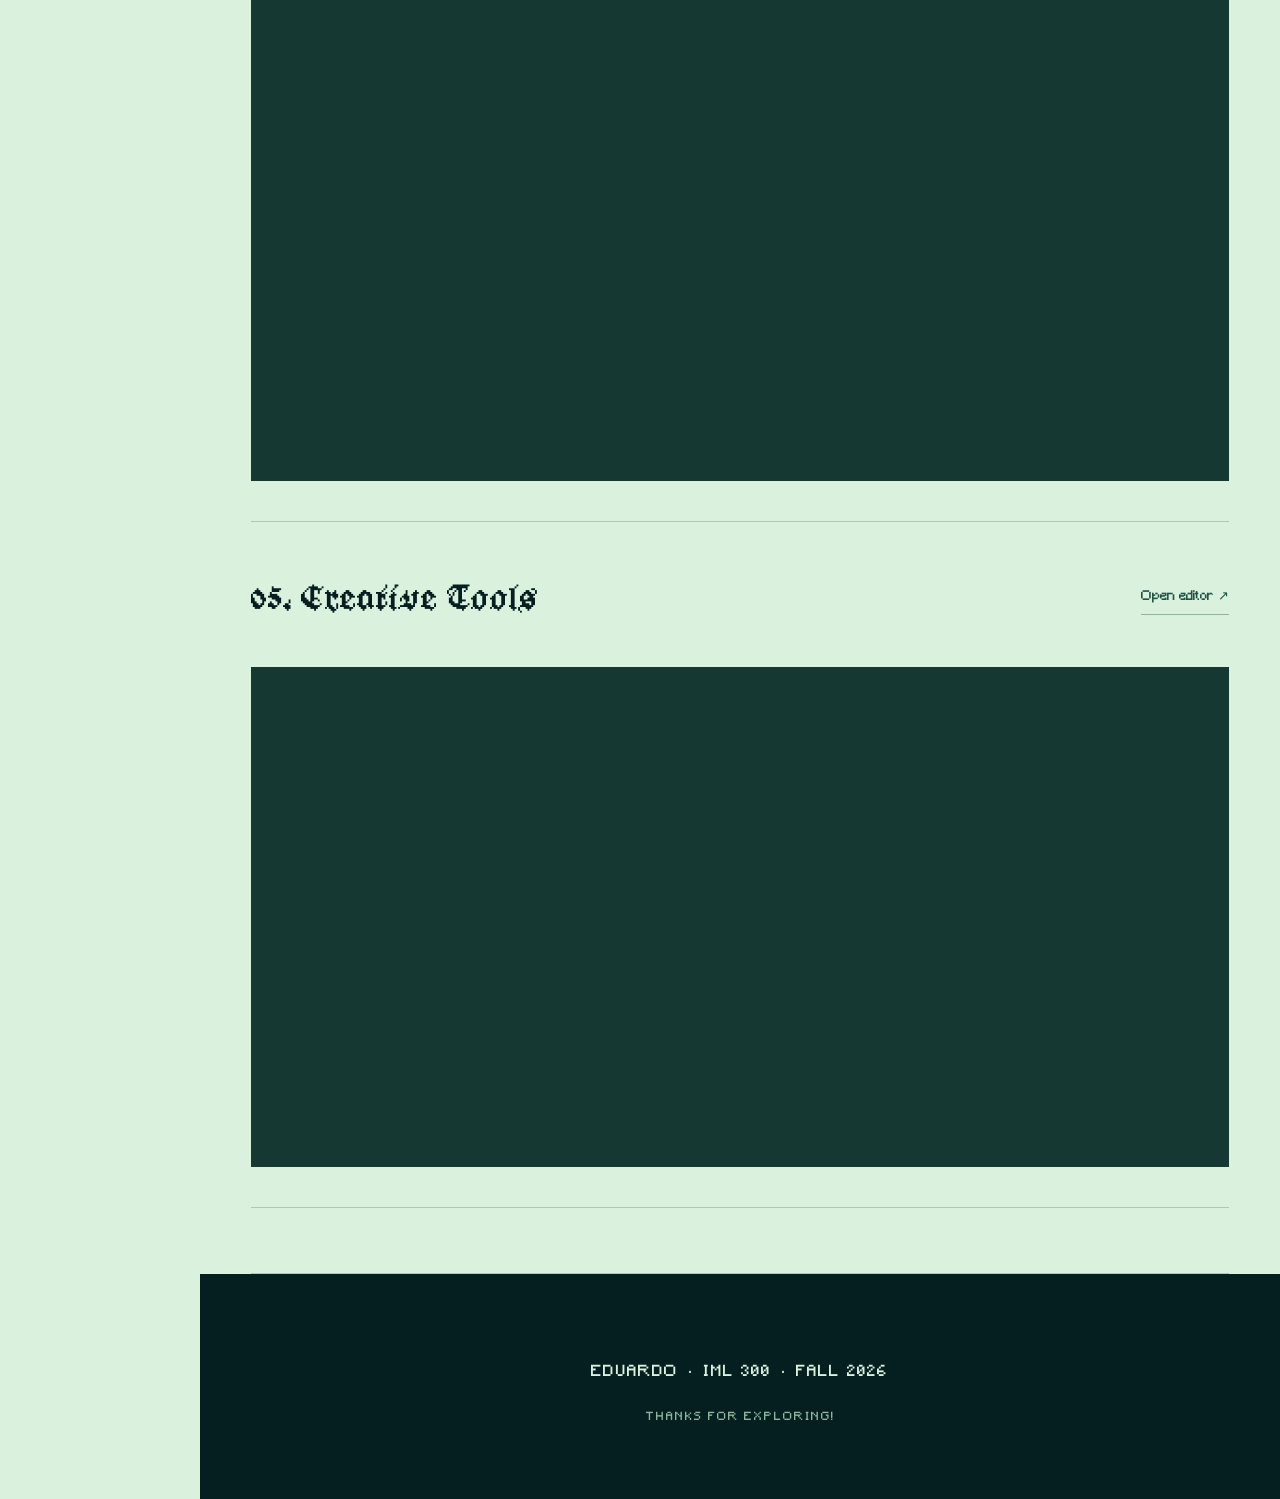
==== commit c7c91d5e: "Add files via upload" ====
--- a/homepage/index.html
+++ b/homepage/index.html
@@ -5,400 +5,286 @@
 <head>
   <meta charset="UTF-8">
   <meta name="viewport" content="width=device-width, initial-scale=1.0">
-
   <title>Eduardo's Corner</title>
-
   <link rel="stylesheet" href="style.css">
-
-  <link href="https://fonts.googleapis.com/css2?family=Space+Mono:wght@400;700&family=UnifrakturCook:wght@700&family=Special+Elite&display=swap" rel="stylesheet">
 </head>
 
 <body>
 
-  <!-- HEADER -->
-
-  <header>
-    <h1>eduardo's creative web dev&nbsp;</h1>
-    <p>an archive of my creative experiments · fall 2026</p>
-  </header>
-
-
-  <!-- MAIN WEBSITE LAYOUT -->
-
-  <div class="container">
-
-
-    <!-- LEFT NAVIGATION -->
-
-    <nav class="sidebar">
-
-      <h2>navigation</h2>
-
-      <a href="index.html">home</a>
+  <!-- NAVIGATION -->
+  <nav class="navigation">
+
+    <div class="nav-links">
+      <a href="#about">about</a>
       <a href="#projects">projects</a>
       <a href="#vibe">vibe coding</a>
-      <a href="#pecha">pecha kucha</a>
-      <a href="#exercises">p5.js exercises</a>
-
-      <div class="sidebar-note">
-        <p>✦ thanks for visiting! ✦</p>
-      </div>
-
-    </nav>
-
-
-    <!-- CENTER CONTENT -->
-
-    <main>
-
-
-      <!-- WELCOME -->
-
-      <section class="welcome">
-
-        <h2>hello!</h2>
-
-        <p>
-          Hi! I'm Eduardo, a freshman studying Media Arts +
-          Practice at USC. Welcome to my IML300 website!
-          This is where I'll be sharing my class projects,
-          experiments, and creative work from Fall 2026.
-        </p>
-
-        <p class="small-note">
-          thanks for stopping by :)
-        </p>
-
-      </section>
-
-
-
-      <!-- PROJECTS -->
-
-      <section id="projects" class="content-box">
-
-        <h2>01 / projects</h2>
-
-        <p>Some of the projects I've created this semester.</p>
-
-
-        <!-- PROJECT 1 -->
-
-<div class="project">
-
-  <div class="project-image">
-    <img src="images/ipod-project.png" alt="Interactive iPod project">
-  </div>
-
-  <div class="project-info">
-    <span class="project-number">PROJECT 01 / FALL 2026</span>
-
-    <h3>Interactive iPod</h3>
-
-    <p>
-      For this project, I created an interactive digital
-      iPod inspired by music players that were popular
-      in the early 2000s. I wanted to bring a piece of
-      technology back to life through code, keeping the
-      design simple and making the controls easy to
-      explore. Visitors can move through the menu,
-      select songs, use the playback buttons, and see
-      album artwork on the screen. The project grew
-      from my interest in music devices like CD players
-      and radios, which led me to choose the iPod as my
-      inspiration. I would like to expand it with more
-      songs and playlist options eventually.
-    </p>
-
-    <a href="https://editor.p5js.org/egudino/full/fBFuXKpup"
-       target="_blank">
-      View Project 1 →
-    </a>
-  </div>
-
-</div>
-
-
-<!-- PROJECT 2 -->
-
-<div class="project">
-
-  <div class="project-image">
-    <img src="images/memory-box.png" alt="Memory Box website project">
-  </div>
-
-  <div class="project-info">
-    <span class="project-number">PROJECT 02 / FALL 2026</span>
-
-    <h3>Memory Box</h3>
-
-    <p>
-      For Project 2, I created a digital memory box that
-      brings together objects, images, and small moments
-      that hold personal meaning. The website is designed
-      like opening a box of keepsakes, with each section
-      focusing on a different memory, including movies,
-      music, travel, photography, and things from my
-      childhood. I wanted the experience to feel personal
-      and nostalgic rather than like a traditional
-      portfolio. I also used a p5.js background with
-      falling Polaroid-style images to add movement to
-      the site. Each page gives visitors a closer look at
-      something I've chosen to keep and remember
-      through a simple, interactive layout.
-    </p>
-
-    <a href="https://eduardogudino86-dotcom.github.io/iml300/project-2/"
-       target="_blank">
-      Visit Project 2 →
-    </a>
-  </div>
-
-</div>
-
-
-      <!-- VIBE CODING -->
-
-      <!-- VIBE CODING -->
-
-<section class="content-box" id="vibe">
-
-  <h2>02 / Vibe Coding</h2>
-
-  <div class="vibe-gallery">
-
-    <!-- VIBE 1 -->
-    <div class="vibe-card">
-      <img src="images/vibe1.png" alt="Vibe Coding Week 1">
-      <span>WEEK 01</span>
-      <h3>Vibe Coding 01</h3>
-      <a href="https://claude.ai/public/artifacts/b7d331fa-cd6d-4b81-8ff9-b9ee7947e061" target="_blank">Visit Project →</a>
+      <a href="#pecha">presentation</a>
+      <a href="#exercises">p5.js</a>
     </div>
-
-    <!-- VIBE 2 -->
-    <div class="vibe-card">
-      <img src="images/vibe2.png" alt="Vibe Coding Week 2">
-      <span>WEEK 02</span>
-      <h3>Vibe Coding 02</h3>
-      <a href="https://tangible-pixel-play.lovable.app/" target="_blank">Visit Project →</a>
+  </nav>
+
+
+  <!-- INTRODUCTION -->
+  <header class="hero" id="about">
+    <div class="hero-label">MEDIA ARTS + PRACTICE · USC · 2026</div>
+
+    <h1>EDUARDO<br>GUDINO</h1>
+
+    <div class="hero-bottom">
+      <p>
+        Feel free to explore my projects, experiments, and
+        creative work from IML300!!!
+      </p>
+      <a href="#projects">EXPLORE MY WORK ↓</a>
     </div>
-
-    <!-- VIBE 3 -->
-    <div class="vibe-card">
-      <img src="images/vibe-3.png" alt="Vibe Coding Week 3">
-      <span>WEEK 03</span>
-      <h3>Vibe Coding 03</h3>
-      <a href="https://internet-attic-explorer.lovable.app/" target="_blank">Visit Project →</a>
-    </div>
-
-    <!-- VIBE 4 -->
-    <div class="vibe-card">
-      <div class="vibe-placeholder">SCREENSHOT COMING SOON</div>
-      <span>WEEK 04</span>
-      <h3>Vibe Coding 04</h3>
-      <p>Project preview coming soon.</p>
-    </div>
-
-    <!-- VIBE 5 -->
-    <div class="vibe-card">
-      <img src="images/vibe-5.png" alt="Vibe Coding Week 5">
-      <span>WEEK 05</span>
-      <h3>Vibe Coding 05</h3>
-      <a href="https://nobody-sees-me.lovable.app/" target="_blank">Visit Project →</a>
-    </div>
-
-    <!-- VIBE 6 -->
-    <div class="vibe-card">
-      <img src="images/vibe-6.png" alt="Vibe Coding Week 6">
-      <span>WEEK 06</span>
-      <h3>Vibe Coding 06</h3>
-      <a href="https://la-vintage-vibes.lovable.app/" target="_blank">Visit Project →</a>
-    </div>
-
-    <!-- VIBE 7 -->
-    <div class="vibe-card">
-      <img src="images/vibe-7.png" alt="Vibe Coding Week 7">
-      <span>WEEK 07</span>
-      <h3>Vibe Coding 07</h3>
-      <a href="https://pixel-perfect-canvas-4427.lovable.app/" target="_blank">Visit Project →</a>
-    </div>
-
-    <!-- VIBE 8 -->
-    <div class="vibe-card">
-      <img src="images/vibe-8.png" alt="Vibe Coding Week 8">
-      <span>WEEK 08</span>
-      <h3>Vibe Coding 08</h3>
-      <a href="https://pixel-perfect-page-211.lovable.app/" target="_blank">Visit Project →</a>
-    </div>
-
-  </div>
-</section>
-
-
-      <!-- PECHA KUCHA -->
-
-      <section class="content-box" id="pecha">
-  <h2>03 / Pecha Kucha - Artist Presentation</h2>
-
-  <div class="vibe-project">
-    <h3>Artist Presentation</h3>
-    <a href="https://canva.link/aeknv52ny9q8aj8" target="_blank">
-      View Presentation →
-    </a>
-  </div>
-</section>
-
-
-      <!-- P5.JS EXERCISES -->
-
-      <section id="exercises" class="content-box">
-
-        <h2>04 / p5.js exercises</h2>
-
-        <p>
-          A collection of my p5.js experiments from this semester.
-        </p>
-
-
-        <!-- EXERCISE 1 -->
-
-        <div class="exercise">
-
-          <h3>Exercise 1: Make a Face</h3>
-
-          <iframe
-            src="https://editor.p5js.org/egudino/full/N12XoWRk-"
-            width="100%"
-            height="400"
-            title="Exercise 1: Make a Face">
-          </iframe>
-
-          <a href="https://editor.p5js.org/egudino/sketches/N12XoWRk-"
-             target="_blank">
-            View p5.js editor →
-          </a>
-
-        </div>
-
-
-        <!-- EXERCISE 2 -->
-
-        <div class="exercise">
-
-          <h3>Exercise 2: Drawing Tool</h3>
-
-          <iframe
-            src="https://editor.p5js.org/egudino/full/j21a81vtt"
-            width="100%"
-            height="400"
-            title="Exercise 2: Drawing Tool">
-          </iframe>
-
-          <a href="https://editor.p5js.org/egudino/sketches/j21a81vtt"
-             target="_blank">
-            View p5.js editor →
-          </a>
-
-        </div>
-
-
-        <!-- EXERCISE 3 -->
-
-        <div class="exercise">
-
-          <h3>Exercise 3: Pattern Exercise</h3>
-
-          <iframe
-            src="https://editor.p5js.org/egudino/full/_w0EmwyIt"
-            width="100%"
-            height="400"
-            title="Exercise 3: Pattern Exercise">
-          </iframe>
-
-          <a href="https://editor.p5js.org/egudino/sketches/_w0EmwyIt"
-             target="_blank">
-            View p5.js editor →
-          </a>
-
-        </div>
-
-
-        <!-- EXERCISE 4 -->
-
-        <div class="exercise">
-
-          <h3>Exercise 4: 30 Second Music Video</h3>
-
-          <iframe
-            src="https://editor.p5js.org/egudino/full/AoKR_cC4i"
-            width="100%"
-            height="400"
-            title="Exercise 4: 30 Second Music Video">
-          </iframe>
-
-          <a href="https://editor.p5js.org/egudino/sketches/AoKR_cC4i"
-             target="_blank">
-            View p5.js editor →
-          </a>
-
-        </div>
-
-
-       <div class="exercise">
-  <h3>Exercise 5: Creative Tools</h3>
-
-  <iframe
-    src="https://editor.p5js.org/egudino/full/LqZFZDJPU"
-    width="100%"
-    height="400"
-    title="Exercise 5: Creative Tools">
-  </iframe>
-
-  <a href="https://editor.p5js.org/egudino/sketches/LqZFZDJPU" target="_blank">
-    Open p5.js Editor →
-  </a>
-</div>
-
-
-      </section>
-
-
-    </main>
-
-
-
-    <!-- RIGHT SIDEBAR -->
-
-    <aside class="right-sidebar">
-
-      <h2>site updates</h2>
-
-      <div class="update">
-        <p>november 2026</p>
-        <p>website currently under construction!</p>
-      </div>
-
-
-      <h2>about this site</h2>
-
-      <div class="update">
-        <p>Made for IML300</p>
-        <p>USC · Fall 2026</p>
-      </div>
-
-    </aside>
-
-
-  </div>
-
+  </header>
+
+
+  <main>
+
+    <!-- ABOUT -->
+    <section class="about-section">
+
+      <div class="about-content">
+        <h2>Hi, I'm Eduardo!!</h2>
+
+        <div>
+          <p>
+            I'm a freshman studying Media Arts + Practice at USC.
+            This website is a space for sharing all the creative work I've done in IML 300 from Fall 2026.
+          </p>
+
+          <p>
+            Throughout the semester, I came in with zero coding experience or knowledge. But throughout, I have learned to code and learned so many different things that led to my works. 
+          </p>
+        </div>
+      </div>
+    </section>
+
+
+    <!-- PROJECTS -->
+    <section id="projects" class="page-section">
+
+      <div class="section-heading">
+        <h2>Projects</h2>
+        <p>Some projects I've created this semester!</p>
+      </div>
+
+      <article class="project">
+        <div class="project-image">
+          <img src="images/ipod-project.png" alt="Interactive iPod project">
+        </div>
+
+        <div class="project-info">
+          <span>PROJECT 01: FALL 2026</span>
+          <h3>Interactive iPod</h3>
+
+          <p>
+            For this project, I created an interactive digital
+            iPod inspired by music players that were popular
+            in the early 2000s. I wanted to bring a piece of
+            technology back to life through code, keeping the
+            design simple and making the controls easy to
+            explore. Visitors can move through the menu,
+            select songs, use the playback buttons, and see
+            album artwork on the screen. The project grew
+            from my interest in music devices like CD players
+            and radios, which led me to choose the iPod as my
+            inspiration. I would like to expand it with more
+            songs and playlist options eventually.
+          </p>
+
+          <a href="https://editor.p5js.org/egudino/full/fBFuXKpup"
+             target="_blank">Explore project ↗</a>
+        </div>
+      </article>
+
+
+      <article class="project project-reverse">
+        <div class="project-image">
+          <img src="images/memory-box.png" alt="Memory Box website project">
+        </div>
+
+        <div class="project-info">
+          <span>PROJECT 02: FALL 2026</span>
+          <h3>Memory Box</h3>
+
+          <p>
+            For Project 2, I created a digital memory box that
+            brings together objects, images, and small moments
+            that hold personal meaning. The website is designed
+            like opening a box of keepsakes, with each section
+            focusing on a different memory, including movies,
+            music, travel, photography, and things from my
+            childhood. I wanted the experience to feel personal
+            and nostalgic rather than like a traditional
+            portfolio. I also used a p5.js background with
+            falling Polaroid-style images to add movement to
+            the site. Each page gives visitors a closer look at
+            something I've chosen to keep and remember
+            through a simple, interactive layout.
+          </p>
+
+          <a href="https://eduardogudino86-dotcom.github.io/iml300/project-2/"
+             target="_blank">Explore project ↗</a>
+        </div>
+      </article>
+
+    </section>
+
+
+    <!-- VIBE CODING -->
+    <section id="vibe" class="page-section">
+
+      <div class="section-heading">
+        <h2>Vibe Coding</h2>
+        <p>A collection of weekly vibe codings!</p>
+      </div>
+
+      <div class="vibe-gallery">
+
+        <article class="vibe-item">
+          <img src="images/vibe-1.png" alt="Vibe Coding Week 1">
+          <span>WEEK 01</span>
+          <h3>Vibe Coding 01</h3>
+          <a href="https://claude.ai/public/artifacts/b7d331fa-cd6d-4b81-8ff9-b9ee7947e061" target="_blank">View project ↗</a>
+        </article>
+
+        <article class="vibe-item">
+          <img src="images/vibe-2.png" alt="Vibe Coding Week 2">
+          <span>WEEK 02</span>
+          <h3>Vibe Coding 02</h3>
+          <a href="https://tangible-pixel-play.lovable.app/" target="_blank">View project ↗</a>
+        </article>
+
+        <article class="vibe-item">
+          <img src="images/vibe-3.png" alt="Vibe Coding Week 3">
+          <span>WEEK 03</span>
+          <h3>Vibe Coding 03</h3>
+          <a href="https://internet-attic-explorer.lovable.app/" target="_blank">View project ↗</a>
+        </article>
+
+        <article class="vibe-item">
+          <div class="vibe-placeholder">PREVIEW COMING SOON</div>
+          <span>WEEK 04</span>
+          <h3>Vibe Coding 04</h3>
+          <p>Project preview coming soon.</p>
+        </article>
+
+        <article class="vibe-item">
+          <img src="images/vibe-5.png" alt="Vibe Coding Week 5">
+          <span>WEEK 05</span>
+          <h3>Vibe Coding 05</h3>
+          <a href="https://nobody-sees-me.lovable.app/" target="_blank">View project ↗</a>
+        </article>
+
+        <article class="vibe-item">
+          <img src="images/vibe-6.png" alt="Vibe Coding Week 6">
+          <span>WEEK 06</span>
+          <h3>Vibe Coding 06</h3>
+          <a href="https://la-vintage-vibes.lovable.app/" target="_blank">View project ↗</a>
+        </article>
+
+        <article class="vibe-item">
+          <img src="images/vibe-7.png" alt="Vibe Coding Week 7">
+          <span>WEEK 07</span>
+          <h3>Vibe Coding 07</h3>
+          <a href="https://pixel-perfect-canvas-4427.lovable.app/" target="_blank">View project ↗</a>
+        </article>
+
+        <article class="vibe-item">
+          <img src="images/vibe-8.png" alt="Vibe Coding Week 8">
+          <span>WEEK 08</span>
+          <h3>Vibe Coding 08</h3>
+          <a href="https://pixel-perfect-page-211.lovable.app/" target="_blank">View project ↗</a>
+        </article>
+
+      </div>
+    </section>
+
+
+    <!-- PECHA KUCHA -->
+    <section id="pecha" class="page-section">
+
+      <div class="section-heading">
+        <div class="section-label">PRESENTATION</div>
+        <h2>Pecha Kucha</h2>
+        <p>Artist presentation for IML300.</p>
+      </div>
+
+      <div class="presentation">
+        <h3>Artist Presentation</h3>
+        <a href="https://canva.link/aeknv52ny9q8aj8"
+           target="_blank">View presentation ↗</a>
+      </div>
+
+    </section>
+
+
+    <!-- P5 EXERCISES -->
+    <section id="exercises" class="page-section">
+
+      <div class="section-heading">
+        <div class="section-label">05 / CREATIVE CODING</div>
+        <h2>p5.js Exercises</h2>
+        <p>A collection of interactive sketches and experiments.</p>
+      </div>
+
+
+      <article class="exercise">
+        <div class="exercise-heading">
+          <h3>01. Make a Face</h3>
+          <a href="https://editor.p5js.org/egudino/sketches/N12XoWRk-" target="_blank">Open editor ↗</a>
+        </div>
+        <iframe src="https://editor.p5js.org/egudino/full/N12XoWRk-" title="Make a Face"></iframe>
+      </article>
+
+
+      <article class="exercise">
+        <div class="exercise-heading">
+          <h3>02. Drawing Tool</h3>
+          <a href="https://editor.p5js.org/egudino/sketches/j21a81vtt" target="_blank">Open editor ↗</a>
+        </div>
+        <iframe src="https://editor.p5js.org/egudino/full/j21a81vtt" title="Drawing Tool"></iframe>
+      </article>
+
+
+      <article class="exercise">
+        <div class="exercise-heading">
+          <h3>03. Pattern Exercise</h3>
+          <a href="https://editor.p5js.org/egudino/sketches/_w0EmwyIt" target="_blank">Open editor ↗</a>
+        </div>
+        <iframe src="https://editor.p5js.org/egudino/full/_w0EmwyIt" title="Pattern Exercise"></iframe>
+      </article>
+
+
+      <article class="exercise">
+        <div class="exercise-heading">
+          <h3>04. 30 Second Music Video</h3>
+          <a href="https://editor.p5js.org/egudino/sketches/AoKR_cC4i" target="_blank">Open editor ↗</a>
+        </div>
+        <iframe src="https://editor.p5js.org/egudino/full/AoKR_cC4i" title="30 Second Music Video"></iframe>
+      </article>
+
+
+      <article class="exercise">
+        <div class="exercise-heading">
+          <h3>05. Creative Tools</h3>
+          <a href="https://editor.p5js.org/egudino/sketches/LqZFZDJPU" target="_blank">Open editor ↗</a>
+        </div>
+        <iframe src="https://editor.p5js.org/egudino/full/LqZFZDJPU" title="Creative Tools"></iframe>
+      </article>
+
+    </section>
+
+  </main>
 
 
   <!-- FOOTER -->
-
   <footer>
-    <p>© 2026 eduardo · made with html + css</p>
+    <p>EDUARDO · IML 300 · FALL 2026</p>
+    <span>THANKS FOR EXPLORING!</span>
   </footer>
-
 
 </body>
 </html>
--- a/homepage/style.css
+++ b/homepage/style.css
@@ -1,528 +1,901 @@
 
-/* FONTS */
+/* CUSTOM FONTS */
+
+@font-face {
+  font-family: 'Minecraft';
+  src: url('./fonts/Minecraft.ttf') format('truetype');
+}
 
 @font-face {
   font-family: 'Gothic Pixels';
   src: url('./fonts/GothicPixels.ttf') format('truetype');
-  font-weight: normal;
-  font-style: normal;
 }
 
 @font-face {
   font-family: 'Karma Suture';
   src: url('./fonts/Karma%20Suture.otf') format('opentype');
-  font-weight: normal;
-  font-style: normal;
-}
-
-@font-face {
-  font-family: 'PC-9800';
-  src: url('./fonts/pc-9800.ttf') format('truetype');
-  font-weight: normal;
-  font-style: normal;
-}
-
-/* GENERAL PAGE */
+}
+
+/* COLORS */
+
+:root {
+  --deep: #051F20;
+  --forest: #0B2B26;
+  --dark-teal: #163832;
+  --jade: #235347;
+  --sage: #8EB69B;
+  --mint: #DAF1DE;
+}
+
+/* GENERAL */
 
 * {
   box-sizing: border-box;
 }
 
+html {
+  scroll-behavior: smooth;
+}
+
 body {
   margin: 0;
-  color: #292323;
-  font-family: 'PC-9800', serif;
+  background: var(--mint);
+  color: var(--deep);
+  font-family: 'Minecraft', monospace;
   font-size: 16px;
-
-  background-color: lightgray;
-  background-image:
-    linear-gradient(rgba(255, 255, 255, 0.25), rgba(255, 255, 255, 0.40)),
-    url('./images/sparkle-tile.png');
-  background-repeat: no-repeat, repeat;
-  background-size: 100% 100%, 40px 40px;
-}
-
-/* HEADER */
-
-header {
-  position: relative;
-  text-align: center;
-  padding: 30px 15px 22px;
-  color: #f3e9dc;
-  background-color: #671c2d;
-  border-bottom: 5px double #292020;
-  box-shadow: 0 4px 0 #aaa39b;
-}
-
-.header-top {
-  font-family: 'VT323', monospace;
-  font-size: 19px;
-  letter-spacing: 3px;
-  color: #d7bfc1;
-}
-
-header h1 {
+  line-height: 1.9;
+}
+
+a {
+  color: inherit;
+  text-decoration: none;
+}
+
+section {
+  scroll-margin-top: 30px;
+}
+
+/* SIDE NAVIGATION */
+
+.navigation {
+  position: fixed;
+  top: 0;
+  left: 0;
+  width: 220px;
+  height: 100vh;
+  padding: 40px 25px;
+  background: var(--forest);
+  border-right: 1px solid var(--jade);
+  display: flex;
+  flex-direction: column;
+  align-items: flex-start;
+  gap: 55px;
+  z-index: 100;
+}
+
+.nav-logo {
   font-family: 'Karma Suture', serif;
-  font-size: clamp(38px, 7vw, 76px);
+  font-size: 34px;
+  color: var(--mint);
+}
+
+.nav-links {
+  display: flex;
+  flex-direction: column;
+  gap: 22px;
+  width: 100%;
+}
+
+.nav-links a {
+  color: var(--mint);
+  font-size: 14px;
+  transition: color 0.2s;
+}
+
+.nav-links a:hover {
+  color: var(--sage);
+}
+
+/* HERO */
+
+.hero {
+  margin-left: 220px;
+  min-height: 490px;
+  padding: 90px 9% 55px;
+  background: var(--deep);
+  color: var(--mint);
+  display: flex;
+  flex-direction: column;
+  justify-content: center;
+}
+
+.hero-label {
+  font-size: 12px;
+  letter-spacing: 2px;
+  color: var(--sage);
+}
+
+.hero h1 {
+  font-family: 'Karma Suture', serif;
+  font-size: clamp(65px, 9vw, 115px);
+  line-height: 1.15;
   font-weight: normal;
-  margin: 8px 0;
-  text-shadow: 3px 5px #292020;
-}
-
-header p {
-  font-family: 'Special Elite', cursive;
+  margin: 30px 0;
+}
+
+.hero-bottom {
+  display: flex;
+  justify-content: space-between;
+  align-items: end;
+  gap: 30px;
+  max-width: 800px;
+}
+
+.hero-bottom p {
+  max-width: 400px;
+  font-size: 15px;
+  line-height: 2;
+  color: var(--sage);
+}
+
+.hero-bottom a {
+  font-size: 12px;
+  color: var(--mint);
+  border-bottom: 1px solid var(--sage);
+  padding-bottom: 5px;
+}
+
+/* MAIN CONTENT */
+
+main {
+  max-width: 1150px;
+  margin: 0 auto 0 220px;
+  padding: 0 55px;
+}
+
+.page-section,
+.about-section {
+  padding: 85px 0;
+  border-bottom: 1px solid rgba(5, 31, 32, 0.2);
+}
+
+.section-label {
+  font-size: 12px;
+  letter-spacing: 2px;
+  color: var(--jade);
+}
+
+.section-heading {
+  margin-bottom: 45px;
+}
+
+.section-heading h2,
+.about-content h2 {
+  font-family: 'Gothic Pixels', monospace;
+  font-size: clamp(36px, 5vw, 52px);
+  font-weight: normal;
+  line-height: 1.4;
+  margin: 12px 0;
+  color: var(--deep);
+}
+
+.section-heading p {
+  color: var(--dark-teal);
+  font-size: 15px;
+}
+
+/* ABOUT */
+
+.about-content {
+  display: grid;
+  grid-template-columns: 1fr 1fr;
+  gap: 60px;
+  align-items: start;
+  margin-top: 35px;
+}
+
+.about-content h2 {
+  margin-top: 0;
+}
+
+.about-content p {
+  font-size: 15px;
+  line-height: 2.1;
+  color: var(--dark-teal);
+}
+
+/* PROJECTS */
+
+.project {
+  display: grid;
+  grid-template-columns: 1.1fr 0.9fr;
+  gap: 45px;
+  align-items: center;
+  padding: 35px 0 55px;
+  margin-bottom: 35px;
+  border-bottom: 1px solid rgba(5, 31, 32, 0.2);
+}
+
+.project-reverse {
+  grid-template-columns: 0.9fr 1.1fr;
+}
+
+.project-reverse .project-image {
+  order: 2;
+}
+
+.project-reverse .project-info {
+  order: 1;
+}
+
+.project-image img {
+  display: block;
+  width: 100%;
+  height: auto;
+  max-height: 420px;
+  object-fit: contain;
+}
+
+.project-info > span {
+  font-size: 12px;
+  letter-spacing: 1px;
+  color: var(--jade);
+}
+
+.project-info h3 {
+  font-family: 'Gothic Pixels', monospace;
+  font-size: 27px;
+  line-height: 1.5;
+  font-weight: normal;
+  margin: 15px 0;
+}
+
+.project-info p {
+  font-size: 14px;
+  line-height: 2;
+  color: var(--dark-teal);
+}
+
+.project-info a,
+.vibe-item a,
+.presentation a,
+.exercise-heading a {
+  display: inline-block;
+  margin-top: 12px;
+  color: var(--jade);
   font-size: 13px;
-  letter-spacing: 1px;
-}
-
-.header-bottom {
-  font-family: 'VT323', monospace;
-  font-size: 20px;
-  margin-top: 18px;
-  color: #e6cbd0;
-}
-
-
-/* MAIN LAYOUT */
-
-.container {
+  border-bottom: 1px solid var(--sage);
+  padding-bottom: 4px;
+}
+
+.project-info a:hover,
+.vibe-item a:hover,
+.presentation a:hover,
+.exercise-heading a:hover {
+  color: var(--deep);
+}
+
+/* VIBE CODING */
+
+.vibe-gallery {
   display: grid;
-  grid-template-columns: 165px minmax(0, 1fr) 165px;
-  gap: 18px;
-  max-width: 1400px;
-  margin: 25px auto;
-  padding: 0 18px;
-}
-
-main {
+  grid-template-columns: repeat(3, minmax(0, 1fr));
+  column-gap: 25px;
+  row-gap: 45px;
+}
+
+.vibe-item {
   min-width: 0;
 }
 
-
-/* SIDEBARS */
-
-.sidebar,
-.right-sidebar {
-  height: fit-content;
-  padding: 13px;
-  background-color: #e9e6df;
-  border: 2px solid #671c2d;
-  box-shadow: 4px 4px 0 #292020;
-}
-
-.sidebar {
-  position: sticky;
-  tox: 15px;
-}
-
-.sidebar h2,
-.right-sidebar h2 {
-  font-family: 'Gothic Pixels', monospace;
-  font-size: 23px;
-  color: #671c2d;
-  margin-top: 5px;
-  padding-bottom: 8px;
-  border-bottom: 1px dashed #8c8178;
-}
-
-.nav-links a {
+.vibe-item img,
+.vibe-placeholder {
+  width: 100%;
+  aspect-ratio: 4 / 3;
   display: block;
-  padding: 15px 4px;
-  color: #292323;
-  text-decoration: none;
-  border-bottom: 1px dotted #aaa39b;
-  transition: 0.2s;
-}
-.nav-links a:hover {
-  color: #671c2d;
-  padding-left: 11px;
-  background-color: #d9d1c9;
-}
-
-.sidebar-note {
-  margin: 25px 0;
-  text-align: center;
-  font-family: 'IM Fell English', serif;
-  color: #671c2d;
-  font-size: 15px;
-}
-
-.sidebar-extra {
-  padding: 10px;
-  background-color: #d9d7d2;
-  border: 1px dashed #8c8178;
-  font-size: 11px;
-  line-height: 1.5;
-}
-
-.sidebar-extra span {
-  font-family: 'VT323', monospace;
-  font-size: 17px;
-  color: #671c2d;
-}
-
-
-/* WELCOME SECTION */
-
-.welcome {
-  position: relative;
-  padding: 22px;
-  margin-bottom: 20px;
-  background-color: #eeeae1;
-  border: 2px solid #8c8178;
-  box-shadow: 4px 4px 0 #671c2d;
-}
-
-.welcome h2 {
-  font-family: 'Gothic Pixels', monospace;
-  font-size: 34px;
-  font-weight: normal;
-  color: #377fb1;
-  margin: 10px 0;
-}
-
-.welcome p {
-  line-height: 1.8;
-  max-width: 750px;
-}
-
-.section-label {
-  font-family: 'VT323', monospace;
-  font-size: 19px;
-  color: #671c2d;
-  letter-spacing: 1px;
-}
-
-.small-note {
-  font-family: 'Special Elite', cursive;
-  color: #671c2d;
-}
-
-.welcome-stamp {
-  position: absolute;
-  right: 20px;
-  bottom: 18px;
-  padding: 7px;
-  border: 1px dashed #671c2d;
-  color: #671c2d;
-  font-family: 'VT323', monospace;
-  font-size: 17px;
-  transform: rotate(5deg);
-}
-
-
-/* MAIN CONTENT SECTIONS */
-
-.content-box {
-  padding: 20px;
-  margin-bottom: 22px;
-  background-color: #e9e6df;
-  border: 2px solid #671c2d;
-  box-shadow: 4px 4px 0 #292020;
-}
-
-.content-box h2 {
-  font-family: 'Gothic Pixels', monospace;
-  font-size: 31px;
-  font-weight: normal;
-  color: #671c2d;
-  margin: 7px 0 15px;
-  padding-bottom: 10px;
-  border-bottom: 1px dashed #8c8178;
-}
-
-.content-box h2 span {
-  font-family: 'VT323', monospace;
-  font-size: 23px;
-}
-
-.intro-text {
-  line-height: 1.6;
-  margin-bottom: 18px;
-}
-
-
-/* PROJECT CARDS */
-
-.project {
-  display: flex;
-  align-items: center;
-  gap: 22px;
-  padding: 17px;
-  margin: 20px 0;
-  background-color: #dcd8d1;
-  border: 1px dashed #8c8178;
-  box-shadow: 3px 3px 0 rgba(103, 28, 45, 0.35);
-}
-
-.project:nth-of-type(odd) {
-  transform: rotate(-0.25deg);
-}
-
-.project:nth-of-type(even) {
-  transform: rotate(0.25deg);
-}
-
-.project-image {
-  width: 30%;
-  height: 240px;
-  flex-shrink: 0;
-  padding: 7px;
-  background-color: #f1eee7;
-  border: 1px solid #aaa39b;
+  object-fit: cover;
+  margin-bottom: 15px;
+}
+
+.vibe-placeholder {
   display: flex;
   align-items: center;
   justify-content: center;
-}
-
-.project-image img {
-  width: 100%;
-  height: 100%;
-  object-fit: contain;
-}
-
-.project-info {
-  flex: 1;
-  min-width: 0;
-}
-
-.project-number {
-  font-family: 'VT323', monospace;
+  padding: 15px;
+  background: var(--sage);
+  color: var(--deep);
+  font-size: 12px;
+  text-align: center;
+}
+
+.vibe-item > span {
+  font-size: 11px;
+  letter-spacing: 1px;
+  color: var(--jade);
+}
+
+.vibe-item h3 {
+  font-family: 'Gothic Pixels', monospace;
   font-size: 19px;
-  letter-spacing: 1px;
-  color: #671c2d;
-}
-
-.project-info h3 {
+  line-height: 1.5;
+  font-weight: normal;
+  margin: 8px 0;
+}
+
+.vibe-item a {
+  font-size: 12px;
+}
+
+/* PRESENTATION */
+
+.presentation {
+  display: flex;
+  justify-content: space-between;
+  align-items: center;
+  gap: 20px;
+  padding: 25px 0;
+  border-top: 1px solid var(--sage);
+  border-bottom: 1px solid var(--sage);
+}
+
+.presentation h3 {
+  font-family: 'Gothic Pixels', monospace;
+  font-size: 26px;
+  font-weight: normal;
+}
+
+/* P5 EXERCISES */
+
+.exercise {
+  padding: 25px 0 40px;
+  border-bottom: 1px solid rgba(5, 31, 32, 0.2);
+}
+
+.exercise-heading {
+  display: flex;
+  justify-content: space-between;
+  align-items: center;
+  flex-wrap: wrap;
+  gap: 15px;
+  margin-bottom: 15px;
+}
+
+.exercise-heading h3 {
   font-family: 'Gothic Pixels', monospace;
   font-size: 23px;
-  color: #292323;
-  margin: 8px 0;
-}
-
-.project-info p {
-  line-height: 1.7;
-}
-
-.project-info a,
-.vibe-card a,
-.vibe-project a,
-.exercise a {
-  color: #671c2d;
-  text-decoration: underline;
-  text-underline-offset: 3px;
-}
-
-.project-info a:hover,
-.vibe-card a:hover,
-.vibe-project a:hover,
-.exercise a:hover {
-  color: #a34a5e;
-}
-
-
-/* VIBE CODING GALLERY */
-
-.vibe-gallery {
-  display: grid;
-  grid-template-columns: repeat(2, minmax(0, 1fr));
-  gap: 22px;
-  margin-top: 22px;
-}
-
-.vibe-card {
-  min-width: 0;
-  padding: 12px;
-  background-color: #dedad2;
-  border: 1px solid #aaa39b;
-  box-shadow: 3px 3px 0 rgba(103, 28, 45, 0.35);
-}
-
-.vibe-card:nth-child(even) {
-  transform: rotate(0.5deg);
-}
-
-.vibe-card:nth-child(odd) {
-  transform: rotate(-0.5deg);
-}
-
-.vibe-card img {
-  display: block;
-  width: 100%;
-  height: 175px;
-  object-fit: cover;
-  border: 1px solid #8c8178;
-  background-color: #eeeae1;
-  margin-bottom: 10px;
-}
-
-.vibe-card span {
-  font-family: 'VT323', monospace;
-  font-size: 19px;
-  color: #671c2d;
-  letter-spacing: 1px;
-}
-
-.vibe-card h3 {
-  font-family: 'Gothic Pixels', monospace;
-  font-size: 20px;
+  line-height: 1.5;
   font-weight: normal;
-  margin: 5px 0 10px;
-}
-
-.vibe-card a {
-  font-size: 12px;
-}
-
-
-/* PECHA KUCHA */
-
-.vibe-project {
-  margin-top: 18px;
-  padding: 20px;
-  background-color: #dcd8d1;
-  border-left: 4px solid #671c2d;
-}
-
-.vibe-project h3 {
-  font-family: 'Gothic Pixels', monospace;
-  font-size: 24px;
-  font-weight: normal;
-  margin-top: 0;
-}
-
-
-/* P5 EXERCISES */
-
-.exercise {
-  margin: 20px 0;
-  padding: 15px;
-  background-color: #dedad2;
-  border: 1px dashed #8c8178;
-}
-
-.exercise h3 {
-  font-family: 'Gothic Pixels', monospace;
-  font-size: 21px;
-  font-weight: normal;
-  color: #671c2d;
+}
+
+.exercise-heading a {
   margin-top: 0;
 }
 
 .exercise iframe {
   display: block;
   width: 100%;
+  height: 400px;
+  border: none;
+  background: var(--dark-teal);
+}
+
+/* FOOTER */
+
+footer {
+  margin-left: 220px;
+  text-align: center;
+  padding: 55px 20px;
+  background: var(--deep);
+  color: var(--mint);
+}
+
+footer h2 {
+  font-family: 'Karma Suture', serif;
+  font-size: 38px;
+  font-weight: normal;
+  margin: 0 0 12px;
+}
+
+footer p {
+  font-size: 12px;
+  letter-spacing: 2px;
+}
+
+footer span {
+  display: block;
+  margin-top: 20px;
+  font-size: 11px;
+  letter-spacing: 2px;
+  color: var(--sage);
+}
+
+/* TABLET */
+
+@media (max-width: 850px) {
+  .navigation {
+    position: relative;
+    width: 100%;
+    height: auto;
+    padding: 20px 6%;
+    gap: 15px;
+    border-right: none;
+    border-bottom: 1px solid var(--jade);
+  }
+
+  .nav-links {
+    flex-direction: row;
+    flex-wrap: wrap;
+    gap: 12px 20px;
+  }
+
+  .hero,
+  main,
+  footer {
+    margin-left: 0;
+  }
+
+  .about-content {
+    gap: 30px;
+  }
+
+  .project,
+  .project-reverse {
+    grid-template-columns: 1fr 1fr;
+    gap: 25px;
+  }
+
+  .vibe-gallery {
+    grid-template-columns: repeat(2, minmax(0, 1fr));
+  }
+}
+
+/* MOBILE */
+
+@media (max-width: 600px) {
+  .navigation {
+    padding: 18px 6%;
+  }
+
+  .nav-links {
+    gap: 12px 18px;
+  }
+
+  .nav-links a {
+    font-size: 12px;
+  }
+
+  .hero {
+    min-height: 400px;
+    padding: 65px 7%;
+  }
+
+  .hero h1 {
+    font-size: 65px;
+  }
+
+  .hero-bottom {
+    flex-direction: column;
+    align-items: flex-start;
+    gap: 10px;
+  }
+
+  main {
+    padding: 0 22px;
+  }
+
+  .page-section,
+  .about-section {
+    padding: 60px 0;
+  }
+
+  .about-content {
+    grid-template-columns: 1fr;
+    gap: 10px;
+  }
+
+  .project,
+  .project-reverse {
+    grid-template-columns: 1fr;
+    gap: 20px;
+  }
+
+  .project-reverse .project-image,
+  .project-reverse .project-info {
+    order: initial;
+  }
+
+  .vibe-gallery {
+    grid-template-columns: 1fr 1fr;
+    gap: 25px 15px;
+  }
+
+  .vibe-item h3 {
+    font-size: 16px;
+  }
+
+  .presentation {
+    align-items: flex-start;
+    flex-direction: column;
+  }
+
+  .exercise iframe {
+    height: 320px;
+  }
+}
+
+
+/* LARGER, FULL-WIDTH LAYOUT */
+
+.navigation {
+  width: 200px;
+  padding: 45px 28px;
+  gap: 65px;
+}
+
+.nav-logo {
+  font-size: 38px;
+}
+
+.nav-links {
+  gap: 28px;
+}
+
+.nav-links a {
+  font-size: 17px;
+}
+
+.hero,
+main,
+footer {
+  margin-left: 200px;
+}
+
+/* HERO */
+
+.hero {
+  min-height: 520px;
+  padding: 90px 8%;
+}
+
+.hero-label {
+  font-size: 15px;
+}
+
+.hero h1 {
+  font-size: clamp(75px, 8vw, 125px);
+  margin: 35px 0;
+}
+
+.hero-bottom p {
+  font-size: 19px;
+  max-width: 500px;
+}
+
+.hero-bottom a {
+  font-size: 15px;
+}
+
+/* MAIN CONTENT */
+
+main {
+  max-width: none;
+  width: calc(100% - 200px);
+  padding: 0 5%;
+}
+
+.page-section,
+.about-section {
+  padding: 100px 0;
+}
+
+.section-label {
+  font-size: 15px;
+}
+
+.section-heading {
+  margin-bottom: 55px;
+}
+
+.section-heading h2,
+.about-content h2 {
+  font-size: clamp(42px, 4vw, 62px);
+}
+
+.section-heading p {
+  font-size: 19px;
+}
+
+/* ABOUT */
+
+.about-content {
+  grid-template-columns: 1fr 1fr;
+  gap: 80px;
+}
+
+.about-content p {
+  font-size: 19px;
+  line-height: 2;
+}
+
+/* PROJECTS */
+
+.project {
+  grid-template-columns: 1.2fr 1fr;
+  gap: 65px;
+  padding: 50px 0 75px;
+}
+
+.project-reverse {
+  grid-template-columns: 1fr 1.2fr;
+}
+
+.project-image img {
+  max-height: 550px;
+  width: 100%;
+}
+
+.project-info > span {
+  font-size: 14px;
+}
+
+.project-info h3 {
+  font-size: 34px;
+}
+
+.project-info p {
+  font-size: 18px;
+  line-height: 2;
+}
+
+.project-info a {
+  font-size: 16px;
+}
+
+/* VIBE CODING */
+
+.vibe-gallery {
+  grid-template-columns: repeat(3, minmax(0, 1fr));
+  column-gap: 35px;
+  row-gap: 55px;
+}
+
+.vibe-item > span {
+  font-size: 14px;
+}
+
+.vibe-item h3 {
+  font-size: 25px;
+}
+
+.vibe-item a {
+  font-size: 15px;
+}
+
+/* PRESENTATION */
+
+.presentation h3 {
+  font-size: 32px;
+}
+
+/* P5 EXERCISES */
+
+.exercise-heading h3 {
+  font-size: 30px;
+}
+
+.exercise iframe {
+  height: 500px;
+}
+
+/* FOOTER */
+
+footer {
+  padding: 70px 25px;
+}
+
+footer h2 {
+  font-size: 45px;
+}
+
+footer p {
+  font-size: 15px;
+}
+
+/* TABLET */
+
+@media (max-width: 850px) {
+  .navigation {
+    width: 100%;
+  }
+
+  .hero,
+  main,
+  footer {
+    margin-left: 0;
+  }
+
+  main {
+    width: 100%;
+    padding: 0 5%;
+  }
+
+  .project,
+  .project-reverse {
+    grid-template-columns: 1fr 1fr;
+    gap: 30px;
+  }
+}
+
+/* MOBILE */
+
+@media (max-width: 600px) {
+  .hero {
+    padding: 65px 7%;
+  }
+
+  .hero h1 {
+    font-size: 65px;
+  }
+
+  .about-content,
+  .project,
+  .project-reverse {
+    grid-template-columns: 1fr;
+  }
+
+  .project-reverse .project-image,
+  .project-reverse .project-info {
+    order: initial;
+  }
+
+  .vibe-gallery {
+    grid-template-columns: 1fr 1fr;
+  }
+
+  .exercise iframe {
+    height: 350px;
+  }
+}
+
+
+/* FIX THE OVERALL CONTENT WIDTH */
+
+main {
+  width: calc(100% - 200px);
+  max-width: none;
+  padding: 0 4%;
+}
+
+/* PROJECT SECTION */
+
+.page-section {
+  padding: 65px 0;
+}
+
+.section-heading {
+  margin-bottom: 30px;
+}
+
+.section-heading h2 {
+  font-size: 64px;
+}
+
+.section-heading p {
+  font-size: 21px;
+}
+
+/* MAKE PROJECTS MUCH LARGER */
+
+.project,
+.project-reverse {
+  display: grid;
+  grid-template-columns: 1fr 1fr;
+  gap: 55px;
+  align-items: center;
+  padding: 35px 0 65px;
+  margin-bottom: 35px;
+}
+
+.project-image {
+  width: 100%;
+  min-width: 0;
+}
+
+.project-image img {
+  display: block;
+  width: 100% !important;
   max-width: 100%;
-  border: 1px solid #8c8178;
-  margin: 12px 0;
-}
-
-
-/* RIGHT SIDEBAR */
-
-.update {
-  padding: 10px;
-  margin-bottom: 18px;
-  background-color: #dcd8d1;
-  border: 1px dashed #aaa39b;
-  font-size: 12px;
-  line-height: 1.6;
-}
-
-.update span {
-  font-family: 'VT323', monospace;
+  max-height: 650px;
+  height: auto;
+  object-fit: contain;
+}
+
+.project-info {
+  width: 100%;
+  max-width: 750px;
+}
+
+.project-info > span {
+  font-size: 16px;
+}
+
+.project-info h3 {
+  font-size: 38px;
+  margin: 20px 0;
+}
+
+.project-info p {
   font-size: 20px;
-  color: #671c2d;
-}
-
-.mini-note {
-  text-align: center;
-  font-family: 'Special Elite', cursive;
-  color: #671c2d;
-  font-size: 12px;
-  margin-top: 25px;
-}
-
-
-/* FOOTER */
-
-footer {
-  text-align: center;
-  padding: 20px;
-  margin-top: 30px;
-  background-color: #671c2d;
-  color: #f3e9dc;
-  border-top: 4px double #292020;
-  font-size: 12px;
-}
-
-footer span {
-  font-family: 'VT323', monospace;
-  font-size: 18px;
-  color: #e6cbd0;
-}
-
-
-/* RESPONSIVE LAYOUT */
+  line-height: 2;
+}
+
+.project-info a {
+  font-size: 17px;
+  margin-top: 20px;
+}
+
+/* SECTION HEADINGS */
+
+.section-label {
+  font-size: 15px;
+}
+
+.about-content p {
+  font-size: 20px;
+}
+
+/* VIBE CODING */
+
+.vibe-gallery {
+  gap: 50px 35px;
+}
+
+.vibe-item h3 {
+  font-size: 26px;
+}
+
+.vibe-item a {
+  font-size: 16px;
+}
+
+/* TABLET */
 
 @media (max-width: 850px) {
-
-  .container {
+  main {
+    width: 100%;
+    padding: 0 5%;
+  }
+
+  .project,
+  .project-reverse {
+    gap: 30px;
+  }
+}
+
+/* MOBILE */
+
+@media (max-width: 600px) {
+  .section-heading h2 {
+    font-size: 42px;
+  }
+
+  .project,
+  .project-reverse {
     grid-template-columns: 1fr;
-  }
-
-  .sidebar {
-    position: static;
-  }
-
-  .nav-links {
-    display: flex;
-    flex-wrap: wrap;
-    gap: 5px 15px;
-  }
-
-  .nav-links a {
-    border-bottom: none;
-  }
-
-  .right-sidebar {
-    display: grid;
-    grid-template-columns: 1fr 1fr;
-    gap: 10px;
-  }
-
-  .right-sidebar h2 {
-    grid-column: span 1;
-  }
-
-}
-
-@media (max-width: 600px) {
-
-  .project {
-    flex-direction: column;
-  }
-
-  .project-image {
-    width: 100%;
-  }
-
-  .vibe-gallery {
-    grid-template-columns: 1fr;
-  }
-
-  .welcome-stamp {
-    position: static;
-    display: inline-block;
-    margin-top: 10px;
-  }
-
-  header h1 {
-    font-size: 40px;
-  }
-
-  .right-sidebar {
-    display: block;
-  }
-
-}
+    gap: 25px;
+  }
+
+  .project-info h3 {
+    font-size: 30px;
+  }
+
+  .project-info p {
+    font-size: 16px;
+  }
+}
+
+/* CUSTOM CURSOR */
+
+html, body, * {
+  cursor: url("./images/cursor.jpeg") 0 0, auto !important;
+}
